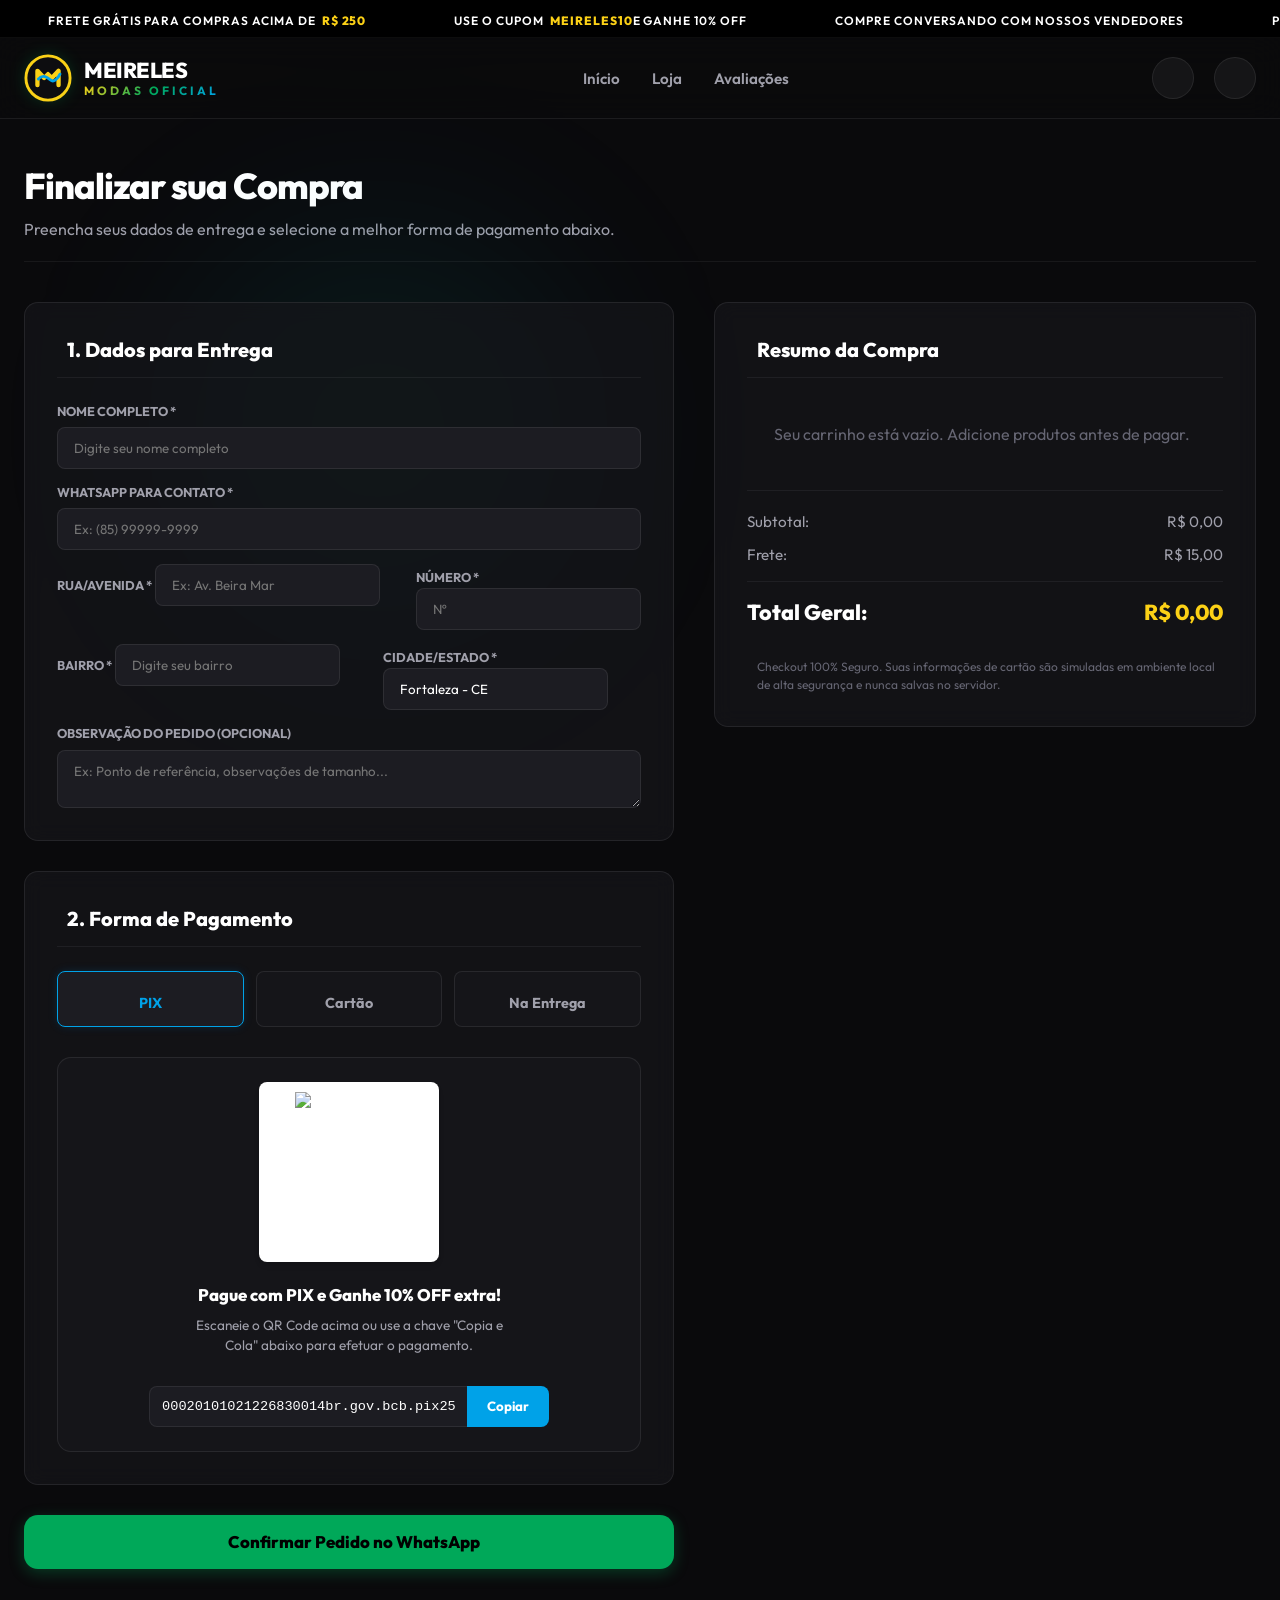
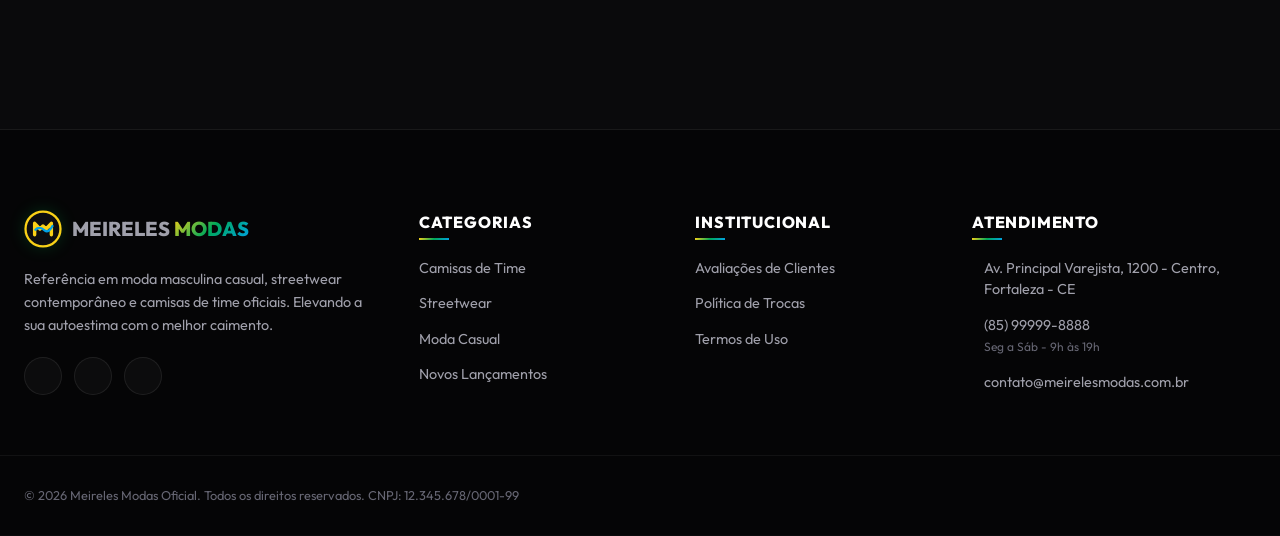
==== checkout.html @ 30c7dc56 "fiz o basico" ====
<!DOCTYPE html>
<html lang="pt-BR" data-theme="dark">
<head>
  <meta charset="UTF-8">
  <meta name="viewport" content="width=device-width, initial-scale=1.0">
  <title>Finalizar Compra | Meireles Modas</title>
  
  <link href="https://cdn.jsdelivr.net/npm/remixicon@4.2.0/fonts/remixicon.css" rel="stylesheet">
  <link rel="stylesheet" href="index.css?v=2.0">
</head>
<body>

  <!-- ==========================================
       ANNOUNCEMENT BAR & TICKER
       ========================================== -->
  <div class="announcement-bar">
    <div class="ticker-wrap">
      <div class="ticker">
        <div class="ticker-item"><i class="ri-truck-line"></i> FRETE GRÁTIS PARA COMPRAS ACIMA DE <span>R$ 250</span></div>
        <div class="ticker-item"><i class="ri-coupon-3-line"></i> USE O CUPOM <span>MEIRELES10</span> E GANHE 10% OFF</div>
        <div class="ticker-item"><i class="ri-whatsapp-line"></i> COMPRE CONVERSANDO COM NOSSOS VENDEDORES</div>
        <div class="ticker-item"><i class="ri-shield-check-line"></i> PRODUTOS COM GARANTIA E QUALIDADE PREMIUM</div>
      </div>
    </div>
  </div>

  <!-- ==========================================
       HEADER & NAVBAR
       ========================================== -->
  <header id="main-header">
    <div class="container navbar">
      <!-- Logo da Marca -->
      <a href="index.html" class="logo-container" id="brand-logo" aria-label="Meireles Modas Home">
        <svg class="logo-icon" viewBox="0 0 100 100" fill="none" xmlns="http://www.w3.org/2000/svg">
          <circle cx="50" cy="50" r="46" stroke="url(#logo-border-grad)" stroke-width="6" fill="#0D0D10" />
          <path d="M28 65V35L42 50L50 42L58 50L72 35V65" stroke="url(#m-grad)" stroke-width="9" stroke-linecap="round" stroke-linejoin="round" />
          <path d="M30 52C40 42 48 48 55 54C62 60 70 52 75 42" stroke="#00A2E8" stroke-width="6" stroke-linecap="round" fill="none" />
          <defs>
            <linearGradient id="logo-border-grad" x1="0" y1="0" x2="100" y2="100">
              <stop offset="0%" stop-color="#FCD116" />
              <stop offset="50%" stop-color="#00A859" />
              <stop offset="100%" stop-color="#00A2E8" />
            </linearGradient>
            <linearGradient id="m-grad" x1="0" y1="0" x2="100" y2="100">
              <stop offset="0%" stop-color="#FCD116" />
              <stop offset="100%" stop-color="#00A859" />
            </linearGradient>
          </defs>
        </svg>
        <div class="logo-text">
          <span class="brand-title">Meireles</span>
          <span class="brand-accent">Modas Oficial</span>
        </div>
      </a>

      <!-- Menu de Navegação -->
      <nav id="nav-navigation">
        <ul class="nav-links">
          <li><a href="index.html">Início</a></li>
          <li><a href="loja.html">Loja</a></li>
          <li><a href="index.html#testimonials">Avaliações</a></li>
        </ul>
      </nav>

      <!-- Ações do Header (Tema e Carrinho) -->
      <div class="nav-actions">
        <button id="theme-toggle" class="nav-btn" aria-label="Alternar Tema Claro/Escuro">
          <i class="ri-sun-line" id="theme-icon"></i>
        </button>
        
        <button id="cart-toggle" class="nav-btn" aria-label="Abrir Carrinho de Compras">
          <i class="ri-shopping-bag-line"></i>
          <span id="cart-badge-count" class="cart-count">0</span>
        </button>
      </div>
    </div>
  </header>

  <!-- Elemento Decorativo de Brilho de Fundo -->
  <div class="glow-bg" style="top: 20%; left: 10%;"></div>

  <!-- ==========================================
       MAIN CONTENT (PÁGINA DE CHECKOUT)
       ========================================== -->
  <main class="container" style="padding-top: 40px; padding-bottom: 80px;">
    
    <div style="border-bottom:1px solid rgba(255,255,255,0.06); padding-bottom:20px; margin-bottom: 30px;">
      <h1 style="font-size: 2.25rem; font-weight: 800; letter-spacing: -0.03em;"><i class="ri-wallet-3-line" style="color:var(--brand-blue);"></i> Finalizar sua Compra</h1>
      <p style="color:var(--text-secondary); margin-top: 4px;">Preencha seus dados de entrega e selecione a melhor forma de pagamento abaixo.</p>
    </div>

    <div class="checkout-layout">
      
      <!-- Lado Esquerdo: Formulário de Cadastro e Escolha de Pagamento -->
      <section style="display:flex; flex-direction:column; gap:30px;">
        
        <form id="checkout-main-form">
          
          <!-- Seção de Dados de Envio -->
          <div class="checkout-box" style="margin-bottom:30px;">
            <h2 class="checkout-box-title"><i class="ri-map-pin-user-line"></i> 1. Dados para Entrega</h2>
            
            <div class="delivery-form">
              <div class="form-group">
                <label class="form-label" for="ch-nome">Nome Completo *</label>
                <input type="text" id="ch-nome" required placeholder="Digite seu nome completo">
              </div>
              <div class="form-group">
                <label class="form-label" for="ch-phone">WhatsApp para Contato *</label>
                <input type="tel" id="ch-phone" required placeholder="Ex: (85) 99999-9999">
              </div>
              <div class="form-group" style="display: grid; grid-template-columns: 2.5fr 1fr; gap: 16px;">
                <div>
                  <label class="form-label" for="ch-rua">Rua/Avenida *</label>
                  <input type="text" id="ch-rua" required placeholder="Ex: Av. Beira Mar">
                </div>
                <div>
                  <label class="form-label" for="ch-numero">Número *</label>
                  <input type="text" id="ch-numero" required placeholder="Nº">
                </div>
              </div>
              <div class="form-group" style="display: grid; grid-template-columns: 1.2fr 1fr; gap: 16px;">
                <div>
                  <label class="form-label" for="ch-bairro">Bairro *</label>
                  <input type="text" id="ch-bairro" required placeholder="Digite seu bairro">
                </div>
                <div>
                  <label class="form-label" for="ch-cidade">Cidade/Estado *</label>
                  <input type="text" id="ch-cidade" required value="Fortaleza - CE">
                </div>
              </div>
              <div class="form-group">
                <label class="form-label" for="ch-obs">Observação do Pedido (Opcional)</label>
                <textarea id="ch-obs" rows="2" placeholder="Ex: Ponto de referência, observações de tamanho..."></textarea>
              </div>
            </div>
          </div>

          <!-- Seção de Pagamento Interativo -->
          <div class="checkout-box">
            <h2 class="checkout-box-title"><i class="ri-secure-payment-line"></i> 2. Forma de Pagamento</h2>
            
            <!-- Abas do Seletor de Pagamento -->
            <div class="payment-tabs">
              <button type="button" class="payment-tab-btn active" data-method="pix">
                <i class="ri-pix-fill"></i> PIX
              </button>
              <button type="button" class="payment-tab-btn" data-method="card">
                <i class="ri-bank-card-line"></i> Cartão
              </button>
              <button type="button" class="payment-tab-btn" data-method="cash">
                <i class="ri-money-dollar-circle-line"></i> Na Entrega
              </button>
            </div>

            <!-- Painel PIX -->
            <div class="payment-panel active" id="pix-panel">
              <div class="pix-panel-content">
                <div class="pix-qr-mock">
                  <!-- QR Code Mockup -->
                  <img src="https://api.qrserver.com/v1/create-qr-code/?size=180x180&data=meireles-modas-pix-copia-e-cola-chave-ficticia-de-teste" alt="QR Code PIX">
                </div>
                <h3 style="font-size:1.05rem; font-weight:800; margin-bottom:8px;">Pague com PIX e Ganhe 10% OFF extra!</h3>
                <p style="font-size:0.85rem; color:var(--text-secondary); max-width:320px; margin-bottom:16px;">
                  Escaneie o QR Code acima ou use a chave "Copia e Cola" abaixo para efetuar o pagamento.
                </p>
                <div class="pix-key-box">
                  <input type="text" id="pix-key-val" class="pix-key-input" value="00020101021226830014br.gov.bcb.pix2561meirelesmodasoficialpix" readonly>
                  <button type="button" class="btn-copy" id="btn-copy-pix"><i class="ri-file-copy-line"></i> Copiar</button>
                </div>
              </div>
            </div>

            <!-- Painel Cartão de Crédito com Flipping 3D -->
            <div class="payment-panel" id="card-panel">
              
              <!-- Cartão Gráfico 3D -->
              <div class="card-3d-wrapper">
                <div class="credit-card-3d" id="credit-card-3d">
                  
                  <!-- Frente do Cartão -->
                  <div class="card-front">
                    <div class="card-row-top">
                      <div class="card-chip"></div>
                      <div class="card-brand-logo">MEIRELES</div>
                    </div>
                    <div class="card-number-display" id="card-display-number">•••• •••• •••• ••••</div>
                    <div class="card-holder-row">
                      <div>
                        <div class="card-label">Titular</div>
                        <div class="card-val" id="card-display-name">NOME DO TITULAR</div>
                      </div>
                      <div style="text-align: right;">
                        <div class="card-label">Validade</div>
                        <div class="card-val" id="card-display-expiry">MM/AA</div>
                      </div>
                    </div>
                  </div>

                  <!-- Verso do Cartão -->
                  <div class="card-back">
                    <div class="card-black-strip"></div>
                    <div class="card-signature-strip">
                      <div id="card-display-cvv">•••</div>
                    </div>
                    <div style="text-align: right; padding-right:12px;">
                      <div class="card-label" style="font-size:0.55rem;">CÓDIGO SEGURANÇA</div>
                      <div class="card-val" style="font-size:0.8rem; font-weight:700;">CVV</div>
                    </div>
                  </div>

                </div>
              </div>

              <!-- Inputs do Cartão -->
              <div class="delivery-form">
                <div class="form-group">
                  <label class="form-label" for="card-num-input">Número do Cartão *</label>
                  <input type="text" id="card-num-input" placeholder="0000 0000 0000 0000" maxlength="19">
                </div>
                <div class="form-group">
                  <label class="form-label" for="card-name-input">Nome Impresso no Cartão *</label>
                  <input type="text" id="card-name-input" placeholder="Ex: GABRIEL M SANTOS">
                </div>
                <div class="form-group" style="display: grid; grid-template-columns: 1fr 1fr; gap: 16px;">
                  <div>
                    <label class="form-label" for="card-expiry-input">Validade (MM/AA) *</label>
                    <input type="text" id="card-expiry-input" placeholder="MM/AA" maxlength="5">
                  </div>
                  <div>
                    <label class="form-label" for="card-cvv-input">Código CVV *</label>
                    <input type="password" id="card-cvv-input" placeholder="123" maxlength="4">
                  </div>
                </div>
              </div>
            </div>

            <!-- Painel Dinheiro / Máquina na Entrega -->
            <div class="payment-panel" id="cash-panel">
              <div class="pix-panel-content" style="padding: 30px 20px;">
                <i class="ri-hand-coin-line" style="font-size:3rem; color:var(--brand-yellow); margin-bottom:16px;"></i>
                <h3 style="font-size:1.15rem; font-weight:800; margin-bottom:8px;">Pagamento na Entrega</h3>
                <p style="font-size:0.9rem; color:var(--text-secondary); max-width:320px; line-height:1.6;">
                  Pague no ato da entrega. O entregador levará a máquina de cartão física ou troco para dinheiro, conforme indicado por você na observação.
                </p>
              </div>
            </div>

          </div>

          <!-- Botão para Submissão do Form e Fechamento no WhatsApp -->
          <button type="submit" class="btn-checkout" style="margin-top: 30px; width:100%; height:54px; font-size:1.05rem; cursor:pointer;" aria-label="Confirmar e Finalizar Pedido no WhatsApp">
            <i class="ri-whatsapp-line"></i> Confirmar Pedido no WhatsApp
          </button>

        </form>

      </section>

      <!-- Lado Direito: Resumo de Produtos e Totais -->
      <aside class="checkout-box" style="height: fit-content;">
        <h2 class="checkout-box-title"><i class="ri-shopping-bag-3-line"></i> Resumo da Compra</h2>
        
        <!-- Itens do Carrinho de Checkout -->
        <div id="checkout-summary-items" style="max-height: 380px; overflow-y: auto; margin-bottom: 24px; padding-right:6px;">
          <!-- Injetado dinamicamente via script.js -->
        </div>

        <!-- Totais de Pagamento -->
        <div style="border-top:1px solid rgba(255,255,255,0.06); padding-top:20px;">
          <div style="display:flex; justify-content:space-between; margin-bottom:10px; font-size:0.95rem; color:var(--text-secondary);">
            <span>Subtotal:</span>
            <span id="checkout-subtotal">R$ 0,00</span>
          </div>
          <div style="display:flex; justify-content:space-between; margin-bottom:14px; font-size:0.95rem; color:var(--text-secondary);">
            <span>Frete:</span>
            <span id="checkout-shipping">R$ 15,00</span>
          </div>
          <div style="display:flex; justify-content:space-between; border-top:1px solid rgba(255,255,255,0.06); padding-top:14px; font-size:1.35rem; font-weight:800;">
            <span>Total Geral:</span>
            <span id="checkout-total" style="color:var(--brand-yellow);">R$ 0,00</span>
          </div>
        </div>

        <!-- Aviso de Segurança -->
        <div style="display:flex; align-items:center; gap:10px; margin-top:30px; color:var(--text-muted); font-size:0.75rem;">
          <i class="ri-lock-line" style="font-size:1.2rem; color:var(--brand-green);"></i>
          <span>Checkout 100% Seguro. Suas informações de cartão são simuladas em ambiente local de alta segurança e nunca salvas no servidor.</span>
        </div>
      </aside>

    </div>

  </main>

  <!-- ==========================================
       FOOTER
       ========================================== -->
  <footer id="main-footer">
    <div class="container footer-grid">
      <div class="footer-col-about">
        <a href="index.html" class="footer-logo">
          <svg class="logo-icon" viewBox="0 0 100 100" fill="none" xmlns="http://www.w3.org/2000/svg" style="width: 38px; height: 38px;">
            <circle cx="50" cy="50" r="46" stroke="url(#footer-logo-border)" stroke-width="6" fill="#0D0D10" />
            <path d="M28 65V35L42 50L50 42L58 50L72 35V65" stroke="url(#footer-m-grad)" stroke-width="9" stroke-linecap="round" stroke-linejoin="round" />
            <path d="M30 52C40 42 48 48 55 54C62 60 70 52 75 42" stroke="#00A2E8" stroke-width="6" stroke-linecap="round" fill="none" />
            <defs>
              <linearGradient id="footer-logo-border" x1="0" y1="0" x2="100" y2="100">
                <stop offset="0%" stop-color="#FCD116" />
                <stop offset="50%" stop-color="#00A859" />
                <stop offset="100%" stop-color="#00A2E8" />
              </linearGradient>
              <linearGradient id="footer-m-grad" x1="0" y1="0" x2="100" y2="100">
                <stop offset="0%" stop-color="#FCD116" />
                <stop offset="100%" stop-color="#00A859" />
              </linearGradient>
            </defs>
          </svg>
          <div class="footer-logo-text">Meireles <span>Modas</span></div>
        </a>
        <p class="footer-desc">
          Referência em moda masculina casual, streetwear contemporâneo e camisas de time oficiais. Elevando a sua autoestima com o melhor caimento.
        </p>
        <div class="social-links">
          <a href="https://instagram.com" target="_blank" class="social-btn" aria-label="Siga no Instagram"><i class="ri-instagram-line"></i></a>
          <a href="#" class="social-btn" aria-label="Fale Conosco no WhatsApp"><i class="ri-whatsapp-line"></i></a>
          <a href="#" class="social-btn" aria-label="Curta no Facebook"><i class="ri-facebook-circle-line"></i></a>
        </div>
      </div>

      <div>
        <h3 class="footer-col-title">Categorias</h3>
        <ul class="footer-links">
          <li><a href="loja.html?cat=times">Camisas de Time</a></li>
          <li><a href="loja.html?cat=streetwear">Streetwear</a></li>
          <li><a href="loja.html?cat=moda">Moda Casual</a></li>
          <li><a href="loja.html">Novos Lançamentos</a></li>
        </ul>
      </div>

      <div>
        <h3 class="footer-col-title">Institucional</h3>
        <ul class="footer-links">
          <li><a href="index.html#testimonials">Avaliações de Clientes</a></li>
          <li><a href="#">Política de Trocas</a></li>
          <li><a href="#">Termos de Uso</a></li>
        </ul>
      </div>

      <div>
        <h3 class="footer-col-title">Atendimento</h3>
        <div class="footer-contact-info">
          <div class="contact-info-item">
            <i class="ri-map-pin-2-line"></i>
            <p>Av. Principal Varejista, 1200 - Centro, Fortaleza - CE</p>
          </div>
          <div class="contact-info-item">
            <i class="ri-whatsapp-line"></i>
            <p>(85) 99999-8888<br><span style="font-size: 0.75rem; color: var(--text-muted);">Seg a Sáb - 9h às 19h</span></p>
          </div>
          <div class="contact-info-item">
            <i class="ri-mail-line"></i>
            <p>contato@meirelesmodas.com.br</p>
          </div>
        </div>
      </div>
    </div>

    <div class="container footer-bottom">
      <p>&copy; 2026 Meireles Modas Oficial. Todos os direitos reservados. CNPJ: 12.345.678/0001-99</p>
      <div class="payment-methods">
        <i class="ri-pix-fill" title="PIX"></i>
        <i class="ri-visa-line" title="Visa"></i>
        <i class="ri-mastercard-line" title="Mastercard"></i>
        <i class="ri-bank-card-line" title="Cartão"></i>
      </div>
    </div>
  </footer>

  <!-- ==========================================
       SHOPPING CART DRAWER (GAVETA DO CARRINHO)
       ========================================== -->
  <div class="cart-drawer-overlay" id="cart-overlay"></div>
  <div class="cart-drawer" id="cart-drawer" role="dialog" aria-modal="true" aria-labelledby="cart-title">
    <div class="cart-header">
      <h3 class="cart-header-title" id="cart-title"><i class="ri-shopping-cart-line"></i> Seu Carrinho</h3>
      <button class="btn-close-cart" id="close-cart" aria-label="Fechar Carrinho"><i class="ri-close-line"></i></button>
    </div>
    
    <div class="cart-body">
      <div class="cart-empty-msg" id="cart-empty">
        <i class="ri-shopping-bag-3-line cart-empty-icon"></i>
        <h4 style="font-size: 1.15rem; font-weight: 700; color: var(--text-primary);">Seu carrinho está vazio</h4>
        <p style="font-size: 0.85rem; max-width: 250px;">Adicione produtos de nosso catálogo e garanta frete grátis!</p>
        <button class="btn-secondary" onclick="closeCart()" style="margin-top: 10px; width: 100%;">Continuar Navegando</button>
      </div>

      <div class="cart-items-list" id="cart-items-list">
        <!-- Inseridos dinamicamente via script.js -->
      </div>
    </div>

    <div class="cart-footer">
      <div class="cart-totals">
        <div class="cart-total-row">
          <span>Subtotal</span>
          <span id="subtotal-value">R$ 0,00</span>
        </div>
        <div class="cart-total-row">
          <span>Frete</span>
          <span id="shipping-value">R$ 15,00</span>
        </div>
        <div class="cart-total-row grand-total">
          <span>Total Geral</span>
          <span id="total-value">R$ 0,00</span>
        </div>
      </div>
      
      <a href="checkout.html" class="btn-checkout" id="btn-checkout" style="text-align:center; display:flex; justify-content:center; align-items:center;">
        <i class="ri-wallet-3-line"></i> Ir para o Pagamento
      </a>
    </div>
  </div>

  <script src="products.js"></script>
  <script src="script.js"></script>
</body>
</html>
---- index.css ----
@import url('https://fonts.googleapis.com/css2?family=Outfit:wght@300;400;500;600;700;800&display=swap');

/* ==========================================
   DESIGN SYSTEM & VARIABLES
   ========================================== */
:root {
  /* Colors inspired by the logo (Default Dark Mode) */
  --bg-dark: #0A0A0C;
  --bg-card: rgba(22, 22, 26, 0.7);
  --bg-input: #1C1C22;
  --text-primary: #FFFFFF;
  --text-secondary: #A0A0AB;
  --text-muted: #666673;
  --bg-header: rgba(10, 10, 12, 0.8);
  --bg-drawer: #0A0A0C;
  --bg-modal: #0A0A0C;
  --bg-footer: #050506;
  
  /* Brand colors */
  --brand-yellow: #FCD116;
  --brand-green: #00A859;
  --brand-blue: #00A2E8;
  
  /* Color Gradients */
  --gradient-logo: linear-gradient(135deg, var(--brand-yellow) 0%, var(--brand-green) 50%, var(--brand-blue) 100%);
  --gradient-dark: linear-gradient(180deg, #121216 0%, #0A0A0C 100%);
  --gradient-glow: radial-gradient(circle, rgba(0, 168, 89, 0.15) 0%, rgba(0, 162, 232, 0.05) 50%, rgba(0,0,0,0) 100%);
  
  /* Borders and Shadow */
  --border-glow: 1px solid rgba(255, 255, 255, 0.08);
  --border-focus: 1px solid rgba(0, 162, 232, 0.5);
  --shadow-sm: 0 4px 6px -1px rgba(0, 0, 0, 0.1), 0 2px 4px -1px rgba(0, 0, 0, 0.06);
  --shadow-lg: 0 10px 30px -10px rgba(0, 0, 0, 0.7);
  --shadow-neon-yellow: 0 0 15px rgba(252, 209, 22, 0.3);
  --shadow-neon-blue: 0 0 15px rgba(0, 162, 232, 0.3);
  
  /* Border Radius */
  --radius-sm: 8px;
  --radius-md: 14px;
  --radius-lg: 24px;
  --radius-full: 9999px;
  
  /* Transitions */
  --transition-fast: 0.2s cubic-bezier(0.4, 0, 0.2, 1);
  --transition-normal: 0.3s cubic-bezier(0.4, 0, 0.2, 1);
  --transition-slow: 0.5s cubic-bezier(0.4, 0, 0.2, 1);
}

/* Light Theme Variables */
[data-theme="light"] {
  --bg-dark: #F4F4F6;
  --bg-card: rgba(255, 255, 255, 0.85);
  --bg-input: #FFFFFF;
  --text-primary: #0F0F12;
  --text-secondary: #52525B;
  --text-muted: #8E8E93;
  --bg-header: rgba(255, 255, 255, 0.8);
  --bg-drawer: #FFFFFF;
  --bg-modal: #FFFFFF;
  --bg-footer: #E4E4E7;
  
  --gradient-dark: linear-gradient(180deg, #FFFFFF 0%, #F4F4F6 100%);
  --gradient-glow: radial-gradient(circle, rgba(0, 168, 89, 0.06) 0%, rgba(0, 162, 232, 0.02) 50%, rgba(0,0,0,0) 100%);
  
  --border-glow: 1px solid rgba(15, 15, 18, 0.08);
  --shadow-sm: 0 4px 6px -1px rgba(0, 0, 0, 0.05), 0 2px 4px -1px rgba(0, 0, 0, 0.02);
  --shadow-lg: 0 10px 30px -10px rgba(0, 0, 0, 0.12);
}

/* ==========================================
   RESET & GLOBAL BASE STYLES
   ========================================== */
*, *::before, *::after {
  box-sizing: border-box;
  margin: 0;
  padding: 0;
}

html {
  scroll-behavior: smooth;
  font-size: 16px;
  overflow-x: hidden !important;
  width: 100% !important;
}

body {
  font-family: 'Outfit', sans-serif;
  background-color: var(--bg-dark);
  color: var(--text-primary);
  line-height: 1.5;
  overflow-x: hidden !important;
  width: 100% !important;
}

/* Custom Scrollbar */
::-webkit-scrollbar {
  width: 8px;
}

::-webkit-scrollbar-track {
  background: var(--bg-dark);
}

::-webkit-scrollbar-thumb {
  background: rgba(255, 255, 255, 0.1);
  border-radius: var(--radius-full);
}

::-webkit-scrollbar-thumb:hover {
  background: var(--brand-blue);
}

a {
  color: inherit;
  text-decoration: none;
  transition: var(--transition-fast);
}

button {
  font-family: inherit;
  background: none;
  border: none;
  cursor: pointer;
  color: inherit;
  transition: var(--transition-fast);
}

input, select, textarea {
  font-family: inherit;
  background: var(--bg-input);
  border: var(--border-glow);
  color: var(--text-primary);
  border-radius: var(--radius-sm);
  padding: 12px 16px;
  outline: none;
  transition: var(--transition-fast);
}

input:focus, select:focus, textarea:focus {
  border: var(--border-focus);
  box-shadow: 0 0 10px rgba(0, 162, 232, 0.2);
}

.container {
  max-width: 1280px;
  margin: 0 auto;
  padding: 0 24px;
}

.glow-bg {
  position: absolute;
  width: 500px;
  height: 500px;
  background: var(--gradient-glow);
  pointer-events: none;
  z-index: 0;
  border-radius: 50%;
  filter: blur(80px);
}

/* ==========================================
   ANNOUNCEMENT BAR & TICKER
   ========================================== */
.announcement-bar {
  background: #000;
  border-bottom: 1px solid rgba(255, 255, 255, 0.05);
  font-size: 0.75rem;
  font-weight: 600;
  letter-spacing: 0.08em;
  text-transform: uppercase;
  overflow: hidden;
  height: 38px;
  display: flex;
  align-items: center;
  position: relative;
  z-index: 100;
}

.ticker-wrap {
  width: 100%;
  overflow: hidden;
}

.ticker {
  display: inline-flex;
  white-space: nowrap;
  animation: ticker-anim 25s linear infinite;
}

.ticker-item {
  display: inline-flex;
  align-items: center;
  padding: 0 40px;
  color: var(--text-primary);
}

.ticker-item span {
  color: var(--brand-yellow);
  margin-left: 6px;
  font-weight: 800;
}

.ticker-item i {
  margin-right: 8px;
  color: var(--brand-green);
}

@keyframes ticker-anim {
  0% { transform: translate3d(0, 0, 0); }
  100% { transform: translate3d(-50%, 0, 0); }
}

/* ==========================================
   HEADER & NAVBAR
   ========================================== */
header {
  position: sticky;
  top: 0;
  background: var(--bg-header);
  backdrop-filter: blur(16px);
  -webkit-backdrop-filter: blur(16px);
  border-bottom: var(--border-glow);
  z-index: 90;
  transition: var(--transition-normal);
}

.navbar {
  display: flex;
  justify-content: space-between;
  align-items: center;
  height: 80px;
}

/* SVG Logo */
.logo-container {
  display: flex;
  align-items: center;
  gap: 12px;
}

.logo-icon {
  width: 48px;
  height: 48px;
  filter: drop-shadow(0 0 8px rgba(0, 252, 100, 0.15));
}

.logo-text {
  font-size: 1.35rem;
  font-weight: 800;
  letter-spacing: -0.02em;
  text-transform: uppercase;
  display: flex;
  flex-direction: column;
  line-height: 1.1;
}

.logo-text span.brand-title {
  color: var(--text-primary);
}

.logo-text span.brand-accent {
  background: var(--gradient-logo);
  -webkit-background-clip: text;
  -webkit-text-fill-color: transparent;
  font-size: 0.75rem;
  font-weight: 700;
  letter-spacing: 0.25em;
  margin-top: 2px;
}

.nav-links {
  display: flex;
  list-style: none;
  gap: 32px;
}

.nav-links a {
  font-size: 0.95rem;
  font-weight: 600;
  color: var(--text-secondary);
  position: relative;
  padding: 8px 0;
}

.nav-links a::after {
  content: '';
  position: absolute;
  bottom: 0;
  left: 0;
  width: 0;
  height: 2px;
  background: var(--gradient-logo);
  border-radius: var(--radius-full);
  transition: var(--transition-normal);
}

.nav-links a:hover,
.nav-links a.active {
  color: var(--text-primary);
}

.nav-links a:hover::after,
.nav-links a.active::after {
  width: 100%;
}

.nav-actions {
  display: flex;
  align-items: center;
  gap: 20px;
}

.search-box {
  position: relative;
  display: flex;
  align-items: center;
}

.search-input {
  width: 200px;
  padding: 8px 16px 8px 36px;
  font-size: 0.85rem;
  background: rgba(255, 255, 255, 0.05);
  border-radius: var(--radius-full);
  transition: var(--transition-normal);
}

.search-input:focus {
  width: 280px;
  background: rgba(255, 255, 255, 0.08);
}

.search-icon {
  position: absolute;
  left: 14px;
  color: var(--text-muted);
  font-size: 0.9rem;
  pointer-events: none;
}

.nav-btn {
  position: relative;
  width: 42px;
  height: 42px;
  display: flex;
  align-items: center;
  justify-content: center;
  background: rgba(255, 255, 255, 0.05);
  border-radius: 50%;
  border: var(--border-glow);
}

.nav-btn:hover {
  background: rgba(255, 255, 255, 0.1);
  color: var(--brand-blue);
  transform: translateY(-2px);
}

.cart-count {
  position: absolute;
  top: -4px;
  right: -4px;
  background: var(--brand-yellow);
  color: #000000;
  font-size: 0.7rem;
  font-weight: 800;
  width: 18px;
  height: 18px;
  border-radius: 50%;
  display: flex;
  align-items: center;
  justify-content: center;
  box-shadow: 0 0 10px rgba(252, 209, 22, 0.4);
  animation: pop-badge 0.3s cubic-bezier(0.175, 0.885, 0.32, 1.275) forwards;
}

@keyframes pop-badge {
  0% { transform: scale(0); }
  100% { transform: scale(1); }
}

.mobile-menu-toggle {
  display: none;
}

/* ==========================================
   HERO BANNER SECTION
   ========================================== */
.hero-section {
  position: relative;
  padding: 40px 0 60px 0;
  overflow: hidden;
}

.hero-banner {
  position: relative;
  height: 520px;
  border-radius: var(--radius-lg);
  overflow: hidden;
  background-size: cover;
  background-position: center;
  display: flex;
  align-items: center;
  box-shadow: var(--shadow-lg);
}

.hero-banner::after {
  content: '';
  position: absolute;
  top: 0;
  left: 0;
  width: 100%;
  height: 100%;
  background: linear-gradient(90deg, rgba(10, 10, 12, 0.9) 0%, rgba(10, 10, 12, 0.7) 40%, rgba(10, 10, 12, 0) 100%);
  z-index: 1;
}

.hero-content {
  position: relative;
  z-index: 2;
  max-width: 580px;
  padding: 48px;
}

.hero-tag {
  display: inline-flex;
  align-items: center;
  gap: 8px;
  background: rgba(0, 168, 89, 0.15);
  border: 1px solid rgba(0, 168, 89, 0.3);
  color: var(--brand-green);
  font-size: 0.75rem;
  font-weight: 800;
  letter-spacing: 0.1em;
  text-transform: uppercase;
  padding: 6px 14px;
  border-radius: var(--radius-full);
  margin-bottom: 24px;
}

.hero-tag i {
  color: var(--brand-yellow);
}

.hero-title {
  font-size: 3.5rem;
  font-weight: 800;
  line-height: 1.1;
  letter-spacing: -0.03em;
  margin-bottom: 20px;
  color: #FFFFFF;
}

.hero-title span.highlight-grad {
  background: var(--gradient-logo);
  -webkit-background-clip: text;
  -webkit-text-fill-color: transparent;
}

.hero-desc {
  font-size: 1.05rem;
  color: rgba(255, 255, 255, 0.8);
  margin-bottom: 36px;
  max-width: 480px;
}

.hero-buttons {
  display: flex;
  gap: 16px;
  flex-wrap: wrap;
}

.btn-primary {
  background: var(--gradient-logo);
  color: #000000;
  font-weight: 700;
  font-size: 0.95rem;
  padding: 16px 32px;
  border-radius: var(--radius-md);
  box-shadow: 0 4px 15px rgba(252, 209, 22, 0.3);
  display: inline-flex;
  align-items: center;
  gap: 8px;
}

.btn-primary:hover {
  transform: translateY(-3px);
  box-shadow: 0 6px 20px rgba(0, 162, 232, 0.4);
  color: #FFFFFF;
}

.btn-secondary {
  background: rgba(255, 255, 255, 0.05);
  color: var(--text-primary);
  border: var(--border-glow);
  font-weight: 600;
  font-size: 0.95rem;
  padding: 16px 32px;
  border-radius: var(--radius-md);
  display: inline-flex;
  align-items: center;
  gap: 8px;
}

.btn-secondary:hover {
  background: rgba(255, 255, 255, 0.1);
  transform: translateY(-3px);
}

/* ==========================================
   BENEFITS BAR
   ========================================== */
.benefits-bar {
  overflow: hidden;
  position: relative;
  background: var(--bg-card);
  border-top: var(--border-glow);
  border-bottom: var(--border-glow);
  backdrop-filter: blur(10px);
  padding: 24px 0;
  margin-bottom: 60px;
}

.benefits-grid {
  display: flex;
  flex-direction: row;
  flex-wrap: nowrap;
  gap: 48px;
  width: max-content;
  animation: marquee-benefits 30s linear infinite;
  padding: 0;
  margin: 0;
  max-width: none;
}

.benefit-card {
  display: flex;
  align-items: center;
  gap: 16px;
  flex-shrink: 0;
  width: 280px;
}

.benefit-icon {
  width: 52px;
  height: 52px;
  background: rgba(255, 255, 255, 0.03);
  border-radius: 50%;
  display: flex;
  align-items: center;
  justify-content: center;
  font-size: 1.35rem;
  color: var(--brand-blue);
  border: var(--border-glow);
  flex-shrink: 0;
  position: relative;
  overflow: hidden;
}

.benefit-icon::after {
  content: '';
  position: absolute;
  width: 100%;
  height: 100%;
  background: linear-gradient(135deg, transparent, rgba(0, 162, 232, 0.1), transparent);
  top: 0;
  left: -100%;
  transition: 0.5s;
}

.benefit-card:hover .benefit-icon::after {
  left: 100%;
}

.benefit-card:hover .benefit-icon {
  color: var(--brand-yellow);
  border-color: rgba(252, 209, 22, 0.3);
  transform: scale(1.05);
}

.benefit-title {
  font-size: 0.95rem;
  font-weight: 700;
  margin-bottom: 2px;
}

.benefit-desc {
  font-size: 0.8rem;
  color: var(--text-secondary);
}

/* ==========================================
   CATEGORIES GRID
   ========================================== */
.section-header {
  margin-bottom: 36px;
  position: relative;
  display: flex;
  justify-content: space-between;
  align-items: flex-end;
}

.section-title-wrap {
  display: flex;
  flex-direction: column;
  gap: 6px;
}

.section-tag {
  color: var(--brand-blue);
  font-size: 0.75rem;
  font-weight: 800;
  text-transform: uppercase;
  letter-spacing: 0.15em;
}

.section-title {
  font-size: 2rem;
  font-weight: 800;
  letter-spacing: -0.02em;
}

.categories-grid {
  display: grid;
  grid-template-columns: 2fr 1fr 1fr;
  gap: 20px;
  margin-bottom: 80px;
}

.category-card {
  position: relative;
  height: 280px;
  border-radius: var(--radius-md);
  overflow: hidden;
  box-shadow: var(--shadow-sm);
}

.category-card::after {
  content: '';
  position: absolute;
  top: 0;
  left: 0;
  width: 100%;
  height: 100%;
  background: linear-gradient(0deg, rgba(10, 10, 12, 0.95) 0%, rgba(10, 10, 12, 0.4) 50%, rgba(10, 10, 12, 0.1) 100%);
  z-index: 1;
}

.category-img {
  width: 100%;
  height: 100%;
  object-fit: cover;
  transition: var(--transition-slow);
}

.category-info {
  position: absolute;
  bottom: 0;
  left: 0;
  width: 100%;
  padding: 24px;
  z-index: 2;
}

.category-name {
  font-size: 1.35rem;
  font-weight: 800;
  margin-bottom: 4px;
}

.category-count {
  font-size: 0.8rem;
  color: var(--brand-yellow);
  font-weight: 600;
  letter-spacing: 0.05em;
}

.category-card:hover .category-img {
  transform: scale(1.08);
}

.category-card:hover .category-name {
  color: var(--brand-blue);
}

.categories-grid .category-card:nth-child(1) {
  /* Span rows or columns for dynamic grid interest */
}

/* ==========================================
   PRODUCTS SECTION & FILTERS
   ========================================== */
.shop-section {
  position: relative;
  margin-bottom: 80px;
}

.filters-wrapper {
  display: flex;
  justify-content: center;
  margin-bottom: 40px;
  border-bottom: 1px solid rgba(255, 255, 255, 0.05);
  padding-bottom: 12px;
}

.filter-tabs {
  display: flex;
  list-style: none;
  gap: 12px;
  overflow-x: auto;
  padding-bottom: 4px;
  scrollbar-width: none; /* Firefox */
}

.filter-tabs::-webkit-scrollbar {
  display: none; /* Chrome */
}

.filter-btn {
  padding: 10px 24px;
  font-size: 0.9rem;
  font-weight: 700;
  color: var(--text-secondary);
  border-radius: var(--radius-full);
  background: rgba(255, 255, 255, 0.03);
  border: var(--border-glow);
  white-space: nowrap;
}

.filter-btn:hover {
  background: rgba(255, 255, 255, 0.06);
  color: var(--text-primary);
}

.filter-btn.active {
  background: #FFFFFF !important;
  color: #000000 !important;
  border-color: #FFFFFF !important;
  box-shadow: 0 4px 15px rgba(255, 255, 255, 0.15) !important;
}

.products-grid {
  display: grid;
  grid-template-columns: repeat(auto-fill, minmax(280px, 1fr));
  gap: 30px;
}

/* Product Card */
.product-card {
  background: var(--bg-card);
  border: var(--border-glow);
  border-radius: var(--radius-md);
  overflow: hidden;
  transition: var(--transition-normal);
  position: relative;
  display: flex;
  flex-direction: column;
  backdrop-filter: blur(10px);
}

.product-card:hover {
  transform: translateY(-8px);
  border-color: rgba(0, 162, 232, 0.25);
  box-shadow: 0 15px 30px rgba(0, 0, 0, 0.5), 0 0 20px rgba(0, 162, 232, 0.1);
}

.product-badge {
  position: absolute;
  top: 16px;
  left: 16px;
  background: var(--brand-yellow);
  color: #000000;
  font-size: 0.7rem;
  font-weight: 800;
  padding: 4px 10px;
  border-radius: var(--radius-full);
  z-index: 5;
  text-transform: uppercase;
  letter-spacing: 0.05em;
  box-shadow: var(--shadow-neon-yellow);
}

.product-badge.novidade {
  background: var(--brand-blue);
  color: #FFFFFF;
  box-shadow: var(--shadow-neon-blue);
}

.product-img-wrap {
  width: 100%;
  height: 320px;
  overflow: hidden;
  position: relative;
  background: #151518;
}

.product-img {
  width: 100%;
  height: 100%;
  object-fit: cover;
  transition: opacity 0.5s ease-in-out, transform 0.5s ease-in-out;
}

.product-img.img-front {
  position: relative;
  z-index: 2;
  opacity: 1;
}

.product-img.img-back {
  position: absolute;
  top: 0;
  left: 0;
  z-index: 1;
  opacity: 0;
}

.product-card:hover .product-img.img-front {
  opacity: 0;
}

.product-card:hover .product-img.img-back {
  opacity: 1;
  transform: scale(1.04);
}

.product-card:hover .product-img {
  transform: scale(1.06);
}

.product-overlay {
  position: absolute;
  top: 0;
  left: 0;
  width: 100%;
  height: 100%;
  background: rgba(10, 10, 12, 0.5);
  display: flex;
  align-items: center;
  justify-content: center;
  opacity: 0;
  transition: var(--transition-normal);
  z-index: 3;
}

.product-card:hover .product-overlay {
  opacity: 1;
}

.btn-quick-view {
  background: #FFFFFF;
  color: #000000;
  font-size: 0.85rem;
  font-weight: 700;
  padding: 12px 20px;
  border-radius: var(--radius-md);
  box-shadow: var(--shadow-sm);
  display: inline-flex;
  align-items: center;
  gap: 8px;
  transform: translateY(20px);
  transition: var(--transition-normal);
}

.btn-quick-view:hover {
  background: var(--brand-blue);
  color: #FFFFFF;
  transform: scale(1.05) translateY(0);
}

.product-card:hover .btn-quick-view {
  transform: translateY(0);
}

.product-details {
  padding: 20px;
  display: flex;
  flex-direction: column;
  flex-grow: 1;
}

.product-cat {
  font-size: 0.75rem;
  font-weight: 600;
  color: var(--text-muted);
  text-transform: uppercase;
  margin-bottom: 6px;
  letter-spacing: 0.05em;
}

.product-title {
  font-size: 1.05rem;
  font-weight: 700;
  margin-bottom: 10px;
  color: var(--text-primary);
  line-height: 1.3;
}

.product-price-row {
  display: flex;
  justify-content: space-between;
  align-items: center;
  margin-top: auto;
  padding-top: 14px;
  border-top: 1px solid rgba(255, 255, 255, 0.04);
}

.price-box {
  display: flex;
  flex-direction: column;
}

.price-old {
  font-size: 0.8rem;
  color: var(--text-muted);
  text-decoration: line-through;
}

.price-current {
  font-size: 1.25rem;
  font-weight: 800;
  color: var(--brand-yellow);
}

.btn-add-fast {
  width: 40px;
  height: 40px;
  background: rgba(255, 255, 255, 0.05);
  border: var(--border-glow);
  color: var(--text-primary);
  border-radius: 50%;
  display: flex;
  align-items: center;
  justify-content: center;
  font-size: 1rem;
}

.btn-add-fast:hover {
  background: var(--brand-green);
  border-color: var(--brand-green);
  color: #000000;
  box-shadow: 0 0 10px rgba(0, 168, 89, 0.3);
  transform: rotate(90deg);
}

/* ==========================================
   SHOPPING CART DRAWER (SIDEBAR)
   ========================================== */
.cart-drawer-overlay {
  position: fixed;
  top: 0;
  left: 0;
  width: 100%;
  height: 100%;
  background: rgba(0, 0, 0, 0.7);
  backdrop-filter: blur(8px);
  -webkit-backdrop-filter: blur(8px);
  z-index: 150;
  opacity: 0;
  pointer-events: none;
  transition: var(--transition-normal);
  visibility: hidden;
}

.cart-drawer-overlay.open {
  opacity: 1;
  pointer-events: auto;
  visibility: visible;
}

.cart-drawer {
  position: fixed;
  top: 0;
  right: -450px;
  width: 450px;
  height: 100%;
  background: var(--bg-drawer);
  border-left: var(--border-glow);
  z-index: 160;
  box-shadow: var(--shadow-lg);
  display: flex;
  flex-direction: column;
  transition: right 0.4s cubic-bezier(0.16, 1, 0.3, 1), visibility 0.4s;
  visibility: hidden;
}

@media (max-width: 480px) {
  .cart-drawer {
    width: 100% !important;
    right: -100% !important;
    border-left: none !important;
  }
  .cart-drawer.open {
    right: 0 !important;
  }
}

.cart-drawer.open {
  right: 0;
  visibility: visible;
}

.cart-header {
  padding: 24px;
  border-bottom: 1px solid rgba(255, 255, 255, 0.06);
  display: flex;
  justify-content: space-between;
  align-items: center;
}

.cart-header-title {
  font-size: 1.25rem;
  font-weight: 800;
  display: flex;
  align-items: center;
  gap: 10px;
}

.cart-header-title i {
  color: var(--brand-blue);
}

.btn-close-cart {
  width: 36px;
  height: 36px;
  background: rgba(255, 255, 255, 0.05);
  border-radius: 50%;
  display: flex;
  align-items: center;
  justify-content: center;
  color: var(--text-secondary);
}

.btn-close-cart:hover {
  background: rgba(255, 255, 255, 0.1);
  color: var(--text-primary);
}

.cart-body {
  flex-grow: 1;
  overflow-y: auto;
  padding: 24px;
}

.cart-empty-msg {
  height: 100%;
  display: flex;
  flex-direction: column;
  align-items: center;
  justify-content: center;
  text-align: center;
  color: var(--text-secondary);
  gap: 16px;
}

.cart-empty-icon {
  font-size: 3.5rem;
  color: var(--text-muted);
}

.cart-items-list {
  display: flex;
  flex-direction: column;
  gap: 20px;
}

.cart-item {
  display: flex;
  gap: 16px;
  border-bottom: 1px solid rgba(255, 255, 255, 0.04);
  padding-bottom: 16px;
}

.cart-item-img-wrap {
  width: 70px;
  height: 85px;
  border-radius: var(--radius-sm);
  overflow: hidden;
  background: #1c1c22;
  flex-shrink: 0;
}

.cart-item-img {
  width: 100%;
  height: 100%;
  object-fit: cover;
}

.cart-item-info {
  flex-grow: 1;
}

.cart-item-title {
  font-size: 0.95rem;
  font-weight: 700;
  margin-bottom: 4px;
  line-height: 1.2;
}

.cart-item-meta {
  font-size: 0.8rem;
  color: var(--text-secondary);
  margin-bottom: 10px;
  display: flex;
  gap: 10px;
}

.cart-item-meta span span {
  color: var(--text-primary);
  font-weight: 600;
}

.cart-item-controls {
  display: flex;
  justify-content: space-between;
  align-items: center;
}

.qty-control {
  display: flex;
  align-items: center;
  background: var(--bg-input);
  border-radius: var(--radius-sm);
  border: var(--border-glow);
}

.qty-btn {
  width: 28px;
  height: 28px;
  display: flex;
  align-items: center;
  justify-content: center;
  font-size: 0.85rem;
  color: var(--text-secondary);
}

.qty-btn:hover {
  color: var(--text-primary);
}

.qty-num {
  width: 24px;
  text-align: center;
  font-size: 0.95rem;
  font-weight: 700;
  background: none !important;
  border: none !important;
  padding: 0 !important;
  box-shadow: none !important;
  color: var(--text-primary) !important;
}

.cart-item-price {
  font-size: 1.05rem;
  font-weight: 700;
  color: var(--brand-yellow);
}

.btn-remove-item {
  color: var(--text-muted);
  font-size: 0.9rem;
}

.btn-remove-item:hover {
  color: #ff4a4a;
}

/* Delivery Info Section inside Cart */
.cart-delivery-section {
  margin-top: 32px;
  border-top: 1px solid rgba(255, 255, 255, 0.08);
  padding-top: 24px;
}

.delivery-section-title {
  font-size: 1rem;
  font-weight: 800;
  margin-bottom: 16px;
  display: flex;
  align-items: center;
  gap: 8px;
  color: var(--brand-blue);
}

.delivery-form {
  display: flex;
  flex-direction: column;
  gap: 14px;
}

.form-group {
  display: flex;
  flex-direction: column;
  gap: 6px;
}

.form-label {
  font-size: 0.8rem;
  font-weight: 700;
  color: var(--text-secondary);
  text-transform: uppercase;
}

.cart-footer {
  padding: 24px;
  border-top: var(--border-glow);
  background: var(--bg-drawer);
}

.cart-totals {
  display: flex;
  flex-direction: column;
  gap: 10px;
  margin-bottom: 20px;
}

.cart-total-row {
  display: flex;
  justify-content: space-between;
  font-size: 0.95rem;
  color: var(--text-secondary);
}

.cart-total-row.grand-total {
  font-size: 1.35rem;
  font-weight: 800;
  color: var(--text-primary);
  border-top: 1px solid rgba(255, 255, 255, 0.06);
  padding-top: 12px;
  margin-top: 4px;
}

.cart-total-row.grand-total .total-price {
  color: var(--brand-yellow);
}

.btn-checkout {
  width: 100%;
  background: var(--brand-green);
  color: #000000;
  font-weight: 800;
  font-size: 1rem;
  padding: 16px 24px;
  border-radius: var(--radius-md);
  display: flex;
  align-items: center;
  justify-content: center;
  gap: 10px;
  box-shadow: 0 4px 15px rgba(0, 168, 89, 0.3);
}

.btn-checkout:hover {
  transform: translateY(-2px);
  box-shadow: 0 6px 20px rgba(0, 168, 89, 0.45);
}

/* ==========================================
   PRODUCT DETAILS MODAL (QUICK VIEW)
   ========================================== */
.modal-overlay {
  position: fixed;
  top: 0;
  left: 0;
  width: 100%;
  height: 100%;
  background: rgba(0, 0, 0, 0.85);
  backdrop-filter: blur(10px);
  -webkit-backdrop-filter: blur(10px);
  z-index: 200;
  display: flex;
  align-items: center;
  justify-content: center;
  opacity: 0;
  pointer-events: none;
  transition: var(--transition-normal);
  padding: 20px;
}

.modal-overlay.open {
  opacity: 1;
  pointer-events: auto;
}

.modal-container {
  background: var(--bg-modal);
  border: var(--border-glow);
  width: 100%;
  max-width: 900px;
  border-radius: var(--radius-lg);
  overflow: hidden;
  position: relative;
  box-shadow: var(--shadow-lg);
  transform: scale(0.9);
  transition: transform 0.4s cubic-bezier(0.16, 1, 0.3, 1);
}

.modal-overlay.open .modal-container {
  transform: scale(1);
}

.btn-close-modal {
  position: absolute;
  top: 20px;
  right: 20px;
  width: 40px;
  height: 40px;
  background: rgba(255, 255, 255, 0.05);
  border: var(--border-glow);
  border-radius: 50%;
  display: flex;
  align-items: center;
  justify-content: center;
  color: var(--text-secondary);
  z-index: 10;
}

.btn-close-modal:hover {
  background: rgba(255, 255, 255, 0.1);
  color: var(--text-primary);
}

.modal-content-grid {
  display: grid;
  grid-template-columns: 1.1fr 1fr;
  min-height: 500px;
}

@media (max-width: 768px) {
  .modal-content-grid {
    grid-template-columns: 1fr;
    max-height: 85vh;
    overflow-y: auto;
  }
}

.modal-gallery {
  background: #131317;
  position: relative;
  display: flex;
  align-items: center;
  justify-content: center;
}

.modal-main-img {
  width: 100%;
  height: 100%;
  min-height: 400px;
  object-fit: cover;
}

.modal-details-side {
  padding: 40px;
  display: flex;
  flex-direction: column;
  justify-content: center;
}

@media (max-width: 480px) {
  .modal-details-side {
    padding: 24px;
  }
}

.modal-product-cat {
  font-size: 0.8rem;
  font-weight: 800;
  color: var(--brand-blue);
  text-transform: uppercase;
  letter-spacing: 0.1em;
  margin-bottom: 10px;
}

.modal-product-title {
  font-size: 1.85rem;
  font-weight: 800;
  line-height: 1.2;
  margin-bottom: 16px;
  letter-spacing: -0.02em;
}

.modal-product-price {
  font-size: 1.75rem;
  font-weight: 800;
  color: var(--brand-yellow);
  margin-bottom: 24px;
}

.modal-product-desc {
  color: var(--text-secondary);
  font-size: 0.95rem;
  line-height: 1.6;
  margin-bottom: 28px;
}

.modal-option-title {
  font-size: 0.8rem;
  font-weight: 700;
  text-transform: uppercase;
  color: var(--text-primary);
  margin-bottom: 10px;
  letter-spacing: 0.05em;
  display: flex;
  justify-content: space-between;
}

.size-selector {
  display: flex;
  gap: 10px;
  margin-bottom: 30px;
}

.size-pill {
  width: 44px;
  height: 44px;
  border-radius: var(--radius-sm);
  border: var(--border-glow);
  display: flex;
  align-items: center;
  justify-content: center;
  font-size: 0.9rem;
  font-weight: 700;
  color: var(--text-secondary);
  background: rgba(255, 255, 255, 0.02);
}

.size-pill:hover {
  border-color: rgba(255, 255, 255, 0.3);
  color: var(--text-primary);
}

.size-pill.active {
  background: #FFFFFF;
  color: #000000;
  border-color: #FFFFFF;
  box-shadow: 0 4px 10px rgba(255, 255, 255, 0.15);
}

.modal-action-row {
  display: flex;
  gap: 16px;
}

.modal-qty-box {
  width: 120px;
}

.btn-modal-add {
  flex-grow: 1;
  background: var(--gradient-logo);
  color: #000000;
  font-weight: 800;
  font-size: 1rem;
  padding: 16px 24px;
  border-radius: var(--radius-md);
  display: flex;
  align-items: center;
  justify-content: center;
  gap: 10px;
  box-shadow: 0 4px 15px rgba(252, 209, 22, 0.3);
}

.btn-modal-add:hover {
  color: #FFFFFF;
  box-shadow: 0 6px 20px rgba(0, 162, 232, 0.4);
}

/* ==========================================
   TESTIMONIALS SECTION
   ========================================== */
.testimonials-section {
  padding: 80px 0;
  background: var(--gradient-dark);
  position: relative;
}

.testimonials-grid {
  display: grid;
  grid-template-columns: repeat(3, 1fr);
  gap: 30px;
}

@media (max-width: 992px) {
  .testimonials-grid {
    grid-template-columns: 1fr 1fr;
  }
}

@media (max-width: 768px) {
  .testimonials-grid {
    grid-template-columns: 1fr;
  }
}

.testimonial-card {
  background: var(--bg-card);
  border: var(--border-glow);
  border-radius: var(--radius-md);
  padding: 32px;
  display: flex;
  flex-direction: column;
  position: relative;
  backdrop-filter: blur(10px);
}

.stars-row {
  display: flex;
  gap: 4px;
  color: var(--brand-yellow);
  margin-bottom: 20px;
  font-size: 0.85rem;
}

.testimonial-text {
  font-size: 0.95rem;
  line-height: 1.6;
  color: var(--text-secondary);
  font-style: italic;
  margin-bottom: 24px;
  flex-grow: 1;
}

.customer-info {
  display: flex;
  align-items: center;
  gap: 16px;
}

.customer-avatar {
  width: 48px;
  height: 48px;
  border-radius: 50%;
  object-fit: cover;
  background: #1c1c22;
  border: var(--border-glow);
}

.customer-name {
  font-size: 0.95rem;
  font-weight: 700;
  margin-bottom: 2px;
}

.customer-verify {
  font-size: 0.75rem;
  color: var(--brand-green);
  font-weight: 600;
  display: flex;
  align-items: center;
  gap: 4px;
}


/* ==========================================
   FOOTER SECTION
   ========================================== */
footer {
  background: var(--bg-footer);
  border-top: var(--border-glow);
  padding: 80px 0 30px 0;
  font-size: 0.9rem;
  color: var(--text-secondary);
}

.footer-grid {
  display: grid;
  grid-template-columns: 1.5fr 1fr 1fr 1.2fr;
  gap: 40px;
  margin-bottom: 60px;
}

@media (max-width: 992px) {
  .footer-grid {
    grid-template-columns: 1fr 1fr;
  }
}

@media (max-width: 576px) {
  .footer-grid {
    grid-template-columns: 1fr;
  }
}

.footer-col-about {
  display: flex;
  flex-direction: column;
  gap: 20px;
}

.footer-logo {
  display: flex;
  align-items: center;
  gap: 10px;
}

.footer-logo-text {
  font-size: 1.25rem;
  font-weight: 800;
  text-transform: uppercase;
}

.footer-logo-text span {
  background: var(--gradient-logo);
  -webkit-background-clip: text;
  -webkit-text-fill-color: transparent;
}

.footer-desc {
  line-height: 1.6;
}

.social-links {
  display: flex;
  gap: 12px;
}

.social-btn {
  width: 38px;
  height: 38px;
  background: rgba(255, 255, 255, 0.03);
  border: var(--border-glow);
  border-radius: 50%;
  display: flex;
  align-items: center;
  justify-content: center;
  color: var(--text-secondary);
}

.social-btn:hover {
  background: rgba(255, 255, 255, 0.1);
  color: var(--brand-blue);
  transform: translateY(-3px);
}

.footer-col-title {
  font-size: 1rem;
  font-weight: 800;
  text-transform: uppercase;
  color: var(--text-primary);
  margin-bottom: 24px;
  letter-spacing: 0.05em;
  position: relative;
  display: inline-block;
}

.footer-col-title::after {
  content: '';
  position: absolute;
  bottom: -6px;
  left: 0;
  width: 30px;
  height: 2px;
  background: var(--gradient-logo);
}

.footer-links {
  list-style: none;
  display: flex;
  flex-direction: column;
  gap: 14px;
}

.footer-links a:hover {
  color: var(--brand-yellow);
  padding-left: 4px;
}

.footer-contact-info {
  display: flex;
  flex-direction: column;
  gap: 14px;
}

.contact-info-item {
  display: flex;
  gap: 12px;
  line-height: 1.5;
}

.contact-info-item i {
  color: var(--brand-blue);
  margin-top: 4px;
}

.footer-bottom {
  border-top: 1px solid rgba(255, 255, 255, 0.05);
  padding-top: 30px;
  display: flex;
  justify-content: space-between;
  align-items: center;
  flex-wrap: wrap;
  gap: 20px;
  font-size: 0.8rem;
  color: var(--text-muted);
}

.payment-methods {
  display: flex;
  gap: 8px;
  font-size: 1.5rem;
}

.payment-methods i {
  color: var(--text-secondary);
}

/* ==========================================
   RESPONSIVE DESIGN ADAPTATIONS
   ========================================== */
@media (max-width: 992px) {
  .hero-banner {
    height: 460px;
  }
  .hero-title {
    font-size: 2.8rem;
  }
  .categories-grid {
    grid-template-columns: 1fr;
    gap: 16px;
  }
  .category-card {
    height: 200px;
  }
}

@media (max-width: 768px) {
  .navbar {
    height: 70px;
  }
  .nav-links {
    display: none; /* In a real setting, toggle active mobile drawer */
  }
  .search-box {
    display: none; /* Move to mobile drawer or overlay */
  }
  .hero-banner {
    border-radius: var(--radius-md) !important;
    margin: 0 !important;
    width: 100% !important;
    height: 300px;
  }
  .hero-tag {
    display: none !important; /* Remove "Qualidade e Caimento Perfeitos" */
  }
  .hero-content {
    padding: 30px 20px !important;
    display: flex !important;
    flex-direction: column !important;
    align-items: center !important;
    text-align: center !important;
    margin: 0 auto !important;
  }
  .hero-title {
    font-size: 1.85rem !important;
    text-align: center !important;
    line-height: 1.25 !important;
  }
  .hero-desc {
    font-size: 0.85rem !important;
    text-align: center !important;
    margin-bottom: 20px !important;
    line-height: 1.5 !important;
  }
  .hero-buttons {
    justify-content: center !important;
    width: 100% !important;
  }
  .hero-buttons .btn-primary {
    padding: 10px 24px !important;
    font-size: 0.85rem !important;
    max-width: 220px !important;
    width: auto !important;
  }
  .benefits-bar {
    overflow: hidden !important;
    position: relative !important;
    background: rgba(10, 10, 12, 0.6) !important;
    border-top: var(--border-glow) !important;
    border-bottom: var(--border-glow) !important;
    padding: 18px 0 !important;
    margin-bottom: 40px !important;
  }
  .benefits-grid {
    display: flex !important;
    flex-direction: row !important;
    flex-wrap: nowrap !important;
    gap: 40px !important;
    width: max-content !important;
    animation: marquee-benefits 25s linear infinite !important;
    padding: 0 !important;
    margin: 0 !important;
    max-width: none !important;
  }
  .benefit-card {
    flex-shrink: 0 !important;
    width: 250px !important;
  }
  .filter-btn {
    padding: 8px 18px !important;
    font-size: 0.8rem !important;
  }
}

@keyframes marquee-benefits {
  0% {
    transform: translateX(0);
  }
  100% {
    transform: translateX(-50%);
  }
}

@media (max-width: 576px) {
  .hero-desc {
    font-size: 0.95rem;
  }
  .hero-buttons {
    flex-direction: column;
    gap: 10px;
  }
  .hero-buttons button {
    width: 100%;
    justify-content: center;
  }
  .products-grid {
    grid-template-columns: repeat(2, 1fr) !important;
    gap: 16px !important;
  }
  .product-img-wrap {
    height: 180px !important;
  }
  .product-badge {
    top: 8px !important;
    left: 8px !important;
    font-size: 0.6rem !important;
    padding: 2px 6px !important;
  }
  .product-info {
    padding: 12px !important;
  }
  .product-title {
    font-size: 0.8rem !important;
    margin-bottom: 4px !important;
  }
  .product-price {
    font-size: 0.95rem !important;
  }
  .product-old-price {
    font-size: 0.75rem !important;
  }
  .btn-add-fast {
    padding: 6px 10px !important;
    font-size: 0.7rem !important;
  }
  .btn-quick-view {
    display: none !important;
  }
  .loja-search-inline {
    min-width: 0 !important;
    width: 100% !important;
  }
}

/* ==========================================
   LOJA PAGE & PRODUCT PAGE DEDICATED STYLES
   ========================================== */
.loja-header {
  border-bottom: 1px solid rgba(255, 255, 255, 0.06);
  padding-bottom: 20px;
  display: flex;
  justify-content: space-between;
  align-items: center;
  flex-wrap: wrap;
  gap: 16px;
}

.loja-sort-container {
  display: flex;
  align-items: center;
  gap: 12px;
}

@media (max-width: 576px) {
  .loja-header {
    flex-direction: column !important;
    text-align: center !important;
    align-items: center !important;
    gap: 16px !important;
  }
  
  .loja-sort-container {
    justify-content: center !important;
    width: 100% !important;
  }
}

.loja-filters-horizontal {
  display: flex;
  justify-content: space-between;
  align-items: center;
  flex-wrap: wrap;
  gap: 24px;
  margin-top: 40px;
  background: var(--bg-card);
  border: var(--border-glow);
  border-radius: var(--radius-md);
  padding: 18px 28px;
  backdrop-filter: blur(10px);
  width: 100%;
}

@media (max-width: 992px) {
  .loja-filters-horizontal {
    flex-direction: column;
    align-items: stretch;
    gap: 18px;
  }
  
  .loja-filters-horizontal .filter-tabs {
    gap: 12px !important;
    padding-bottom: 4px !important;
  }
  
  .loja-filters-horizontal .sidebar-link {
    background: rgba(255, 255, 255, 0.04) !important;
    border: 1px solid rgba(255, 255, 255, 0.08) !important;
    border-radius: var(--radius-full) !important;
    padding: 8px 16px !important;
    font-size: 0.85rem !important;
  }
  
  .loja-filters-horizontal .sidebar-link::after {
    display: none !important;
  }
  
  .loja-filters-horizontal .sidebar-link.active {
    background: #FFFFFF !important;
    color: #000000 !important;
    border-color: #FFFFFF !important;
  }
}

/* Custom Premium Non-shifting Styling for Horizontal Filter Items */
.loja-filters-horizontal .filter-tabs {
  display: flex;
  list-style: none;
  gap: 28px !important;
  padding: 0 !important;
  margin: 0 !important;
  overflow-x: auto;
  -ms-overflow-style: none !important;
  scrollbar-width: none !important;
}

.loja-filters-horizontal .filter-tabs::-webkit-scrollbar {
  display: none !important;
}

.loja-filters-horizontal .sidebar-link {
  background: none !important;
  border: none !important;
  box-shadow: none !important;
  border-radius: 0 !important;
  font-size: 0.95rem !important;
  font-weight: 600 !important; /* Constant stable weight to prevent layout jump */
  color: var(--text-secondary) !important;
  padding: 8px 0 !important; /* Simple vertical padding */
  position: relative !important;
  cursor: pointer;
  white-space: nowrap;
  transition: color 0.3s ease !important;
}

.loja-filters-horizontal .sidebar-link::after {
  content: '' !important;
  position: absolute !important;
  bottom: 0 !important;
  left: 0 !important;
  width: 100% !important;
  height: 2px !important;
  background: var(--gradient-logo) !important;
  border-radius: var(--radius-full) !important;
  transform: scaleX(0) !important;
  transform-origin: left !important;
  transition: transform 0.35s cubic-bezier(0.4, 0, 0.2, 1) !important;
}

.loja-filters-horizontal .sidebar-link:hover {
  color: var(--text-primary) !important;
  padding-left: 0 !important; /* Kill the layout shift padding */
}

.loja-filters-horizontal .sidebar-link:hover::after,
.loja-filters-horizontal .sidebar-link.active::after {
  transform: scaleX(1) !important;
}

.loja-filters-horizontal .sidebar-link.active {
  color: var(--brand-yellow) !important;
  padding-left: 0 !important; /* Kill the layout shift padding */
}

.loja-search-inline {
  position: relative;
  display: flex;
  align-items: center;
  min-width: 280px;
}

.loja-search-inline i {
  position: absolute;
  left: 14px;
  color: var(--text-muted);
  font-size: 0.9rem;
  pointer-events: none;
}

.loja-search-inline input {
  width: 100%;
  padding: 10px 16px 10px 38px;
  font-size: 0.85rem;
  border-radius: var(--radius-full);
}

.sidebar-title {
  font-size: 1.15rem;
  font-weight: 800;
  margin-bottom: 20px;
  border-bottom: 1px solid rgba(255,255,255,0.06);
  padding-bottom: 10px;
}

.sidebar-group {
  margin-bottom: 24px;
}

.sidebar-group-title {
  font-size: 0.85rem;
  font-weight: 700;
  color: var(--text-muted);
  text-transform: uppercase;
  margin-bottom: 12px;
  letter-spacing: 0.05em;
}

.sidebar-links {
  list-style: none;
  display: flex;
  flex-direction: column;
  gap: 10px;
}

.sidebar-link {
  font-size: 0.95rem;
  color: var(--text-secondary);
  cursor: pointer;
  transition: var(--transition-fast);
}

.sidebar-link:hover, .sidebar-link.active {
  color: var(--brand-yellow);
  font-weight: 600;
  padding-left: 4px;
}

/* Product Detail Page layout */
.product-mobile-header {
  display: none;
}

.product-desktop-header {
  display: block;
}

.product-specs-box {
  background: var(--bg-card);
  border: var(--border-glow);
  padding: 20px;
  border-radius: var(--radius-md);
  margin-bottom: 30px;
  font-size: 0.85rem;
  line-height: 1.6;
}

.spec-item {
  display: flex;
  justify-content: space-between;
  margin-bottom: 12px;
  border-bottom: 1px solid rgba(255, 255, 255, 0.04);
  padding-bottom: 8px;
}

.spec-label {
  color: var(--text-muted);
}

.spec-value {
  font-weight: 700;
  text-align: right;
}

.product-details-grid {
  display: grid;
  grid-template-columns: 1.2fr 1fr;
  gap: 50px;
  margin-top: 40px;
  margin-bottom: 80px;
}

@media (max-width: 768px) {
  .product-mobile-header {
    display: block;
    width: 100%;
    margin-bottom: 24px;
    border-bottom: 1px solid rgba(255, 255, 255, 0.05);
    padding-bottom: 12px;
  }
  .product-desktop-header {
    display: none !important;
  }
  .product-details-grid {
    grid-template-columns: 1fr;
    gap: 24px;
  }
}

.product-gallery-container {
  display: flex;
  gap: 20px;
}

@media (max-width: 576px) {
  .product-gallery-container {
    flex-direction: column-reverse;
  }
  .spec-item {
    flex-direction: column;
    align-items: flex-start;
    gap: 4px;
  }
  .spec-value {
    text-align: left;
  }
}

.product-thumbnails {
  display: flex;
  flex-direction: column;
  gap: 12px;
}

@media (max-width: 576px) {
  .product-thumbnails {
    flex-direction: row !important;
    justify-content: center !important;
    gap: 12px !important;
    margin-top: 12px !important;
  }
}

.thumbnail-btn {
  width: 70px;
  height: 90px;
  border-radius: var(--radius-sm);
  overflow: hidden;
  background: var(--bg-card);
  border: var(--border-glow);
  cursor: pointer;
  opacity: 0.6;
  transition: var(--transition-fast);
}

@media (max-width: 576px) {
  .thumbnail-btn {
    width: 64px !important;
    height: 64px !important;
  }
}

.thumbnail-btn img {
  width: 100%;
  height: 100%;
  object-fit: cover;
}

.thumbnail-btn:hover, .thumbnail-btn.active {
  opacity: 1;
  border-color: var(--brand-blue);
}

.main-image-container {
  flex-grow: 1;
  height: 520px;
  border-radius: var(--radius-md);
  overflow: hidden;
  border: var(--border-glow);
  background: #1c1c22;
}

@media (max-width: 992px) {
  .main-image-container {
    height: 400px;
  }
}

@media (max-width: 576px) {
  .main-image-container {
    height: 320px;
  }
}

.main-image-container img {
  width: 100%;
  height: 100%;
  object-fit: cover;
  transition: opacity 0.3s ease-in-out;
  opacity: 1;
}

.main-image-container img.fade-out {
  opacity: 0;
}

/* ==========================================
   INTERACTIVE CHECKOUT & 3D CARD STYLES
   ========================================== */
.checkout-layout {
  display: grid;
  grid-template-columns: 1.2fr 1fr;
  gap: 40px;
  margin-top: 40px;
  margin-bottom: 80px;
}

@media (max-width: 992px) {
  .checkout-layout {
    grid-template-columns: 1fr;
  }
}

.checkout-box {
  background: var(--bg-card);
  border: var(--border-glow);
  border-radius: var(--radius-md);
  padding: 32px;
  backdrop-filter: blur(10px);
}

.checkout-box-title {
  font-size: 1.25rem;
  font-weight: 800;
  margin-bottom: 24px;
  display: flex;
  align-items: center;
  gap: 10px;
  border-bottom: 1px solid rgba(255,255,255,0.06);
  padding-bottom: 12px;
}

.checkout-box-title i {
  color: var(--brand-blue);
}

/* Interactive Payment Selector */
.payment-tabs {
  display: grid;
  grid-template-columns: repeat(3, 1fr);
  gap: 12px;
  margin-bottom: 30px;
}

.payment-tab-btn {
  padding: 14px;
  border-radius: var(--radius-sm);
  background: rgba(255, 255, 255, 0.02);
  border: var(--border-glow);
  color: var(--text-secondary);
  font-weight: 700;
  font-size: 0.9rem;
  display: flex;
  flex-direction: column;
  align-items: center;
  gap: 8px;
}

.payment-tab-btn i {
  font-size: 1.5rem;
}

.payment-tab-btn:hover {
  background: rgba(255, 255, 255, 0.05);
  color: var(--text-primary);
}

.payment-tab-btn.active {
  background: var(--bg-input);
  border-color: var(--brand-blue);
  color: var(--brand-blue);
  box-shadow: 0 0 10px rgba(0, 162, 232, 0.15);
}

.payment-panel {
  display: none;
}

.payment-panel.active {
  display: block;
}

/* Pix panel styling */
.pix-panel-content {
  display: flex;
  flex-direction: column;
  align-items: center;
  text-align: center;
  padding: 24px;
  background: rgba(255, 255, 255, 0.02);
  border-radius: var(--radius-md);
  border: var(--border-glow);
}

.pix-qr-mock {
  width: 180px;
  height: 180px;
  background: white;
  padding: 10px;
  border-radius: var(--radius-sm);
  margin-bottom: 20px;
  box-shadow: var(--shadow-sm);
}

.pix-key-box {
  display: flex;
  width: 100%;
  max-width: 400px;
  margin-top: 14px;
}

.pix-key-input {
  flex-grow: 1;
  border-radius: var(--radius-sm) 0 0 var(--radius-sm);
  background: var(--bg-input);
  border-right: none;
  font-family: monospace;
  font-size: 0.85rem;
  padding: 12px;
}

.btn-copy {
  background: var(--brand-blue);
  color: #FFFFFF;
  font-weight: 700;
  padding: 0 20px;
  border-radius: 0 var(--radius-sm) var(--radius-sm) 0;
}

.btn-copy:hover {
  background: var(--brand-yellow);
  color: #000000;
}

/* Card Flipping CSS */
.card-3d-wrapper {
  width: 100%;
  max-width: 380px;
  height: 220px;
  perspective: 1000px;
  margin: 0 auto 30px auto;
}

.credit-card-3d {
  width: 100%;
  height: 100%;
  position: relative;
  transform-style: preserve-3d;
  transition: transform 0.6s cubic-bezier(0.4, 0, 0.2, 1);
}

.credit-card-3d.flipped {
  transform: rotateY(180deg);
}

.card-front, .card-back {
  width: 100%;
  height: 100%;
  position: absolute;
  top: 0;
  left: 0;
  backface-visibility: hidden;
  -webkit-backface-visibility: hidden;
  border-radius: var(--radius-md);
  padding: 24px;
  display: flex;
  flex-direction: column;
  justify-content: space-between;
  color: #FFFFFF;
  box-shadow: var(--shadow-lg);
  border: 1px solid rgba(255,255,255,0.08);
}

.card-front {
  background: linear-gradient(135deg, #1C1C22 0%, #0d0d10 100%);
  z-index: 2;
}

[data-theme="light"] .card-front {
  background: linear-gradient(135deg, #2D2D35 0%, #1c1c22 100%);
}

.card-back {
  background: linear-gradient(135deg, #0d0d10 0%, #1C1C22 100%);
  transform: rotateY(180deg);
  z-index: 1;
}

.card-row-top {
  display: flex;
  justify-content: space-between;
  align-items: center;
}

.card-chip {
  width: 44px;
  height: 32px;
  background: linear-gradient(135deg, #E5C158 0%, #b09138 100%);
  border-radius: 6px;
}

.card-brand-logo {
  font-size: 1.4rem;
  font-weight: 800;
  font-style: italic;
  letter-spacing: -0.05em;
  color: var(--brand-yellow);
}

.card-number-display {
  font-size: 1.3rem;
  font-weight: 600;
  letter-spacing: 0.12em;
  font-family: monospace;
  margin: 20px 0 10px 0;
  text-shadow: 0 2px 4px rgba(0,0,0,0.5);
}

.card-holder-row {
  display: flex;
  justify-content: space-between;
  text-transform: uppercase;
  font-family: monospace;
}

.card-label {
  color: var(--text-muted);
  font-size: 0.65rem;
  margin-bottom: 2px;
}

.card-val {
  font-size: 0.85rem;
  font-weight: 700;
}

.card-black-strip {
  width: 100%;
  height: 44px;
  background: #000;
  position: absolute;
  top: 24px;
  left: 0;
}

.card-signature-strip {
  width: 75%;
  height: 38px;
  background: rgba(255,255,255,0.85);
  border-radius: var(--radius-sm);
  margin-top: 54px;
  display: flex;
  align-items: center;
  justify-content: flex-end;
  padding-right: 12px;
  color: #000000;
  font-weight: 700;
  font-family: monospace;
  letter-spacing: 0.1em;
}

@media (max-width: 400px) {
  .card-3d-wrapper {
    height: 180px !important;
  }
  .card-front, .card-back {
    padding: 16px !important;
  }
  .card-number-display {
    font-size: 1.05rem !important;
    margin: 10px 0 5px 0 !important;
    letter-spacing: 0.08em !important;
  }
  .card-holder-row {
    font-size: 0.7rem !important;
  }
  .card-label {
    font-size: 0.6rem !important;
  }
  .card-val {
    font-size: 0.75rem !important;
  }
}

/* ==========================================
   MOBILE CART DRAWER RESPONSIVENESS OVERRIDES
   ========================================== */
@media (max-width: 480px) {
  .cart-header {
    padding: 16px 20px !important;
  }
  .cart-header-title {
    font-size: 1.15rem !important;
  }
  .cart-body {
    padding: 20px !important;
  }
  .cart-items-list {
    gap: 16px !important;
  }
  .cart-item {
    gap: 12px !important;
    padding-bottom: 12px !important;
  }
  .cart-item-img-wrap {
    width: 60px !important;
    height: 75px !important;
  }
  .cart-item-title {
    font-size: 0.85rem !important;
  }
  .cart-item-price {
    font-size: 0.95rem !important;
  }
  .qty-btn {
    width: 24px !important;
    height: 24px !important;
    font-size: 0.8rem !important;
  }
  .qty-num {
    width: 20px !important;
    font-size: 0.85rem !important;
  }
  .cart-footer {
    padding: 16px 20px !important;
  }
  .cart-totals {
    gap: 8px !important;
    margin-bottom: 16px !important;
  }
  .cart-total-row {
    font-size: 0.85rem !important;
  }
  .cart-total-row.grand-total {
    font-size: 1.15rem !important;
    padding-top: 10px !important;
  }
  .btn-checkout {
    padding: 14px 20px !important;
    font-size: 0.95rem !important;
    border-radius: var(--radius-md) !important;
  }
  .cart-empty-msg {
    padding: 40px 20px !important;
  }
  .cart-empty-msg i.cart-empty-icon {
    font-size: 2.5rem !important;
  }
  .cart-empty-msg h4 {
    font-size: 1rem !important;
  }
  .cart-empty-msg p {
    font-size: 0.8rem !important;
  }
}
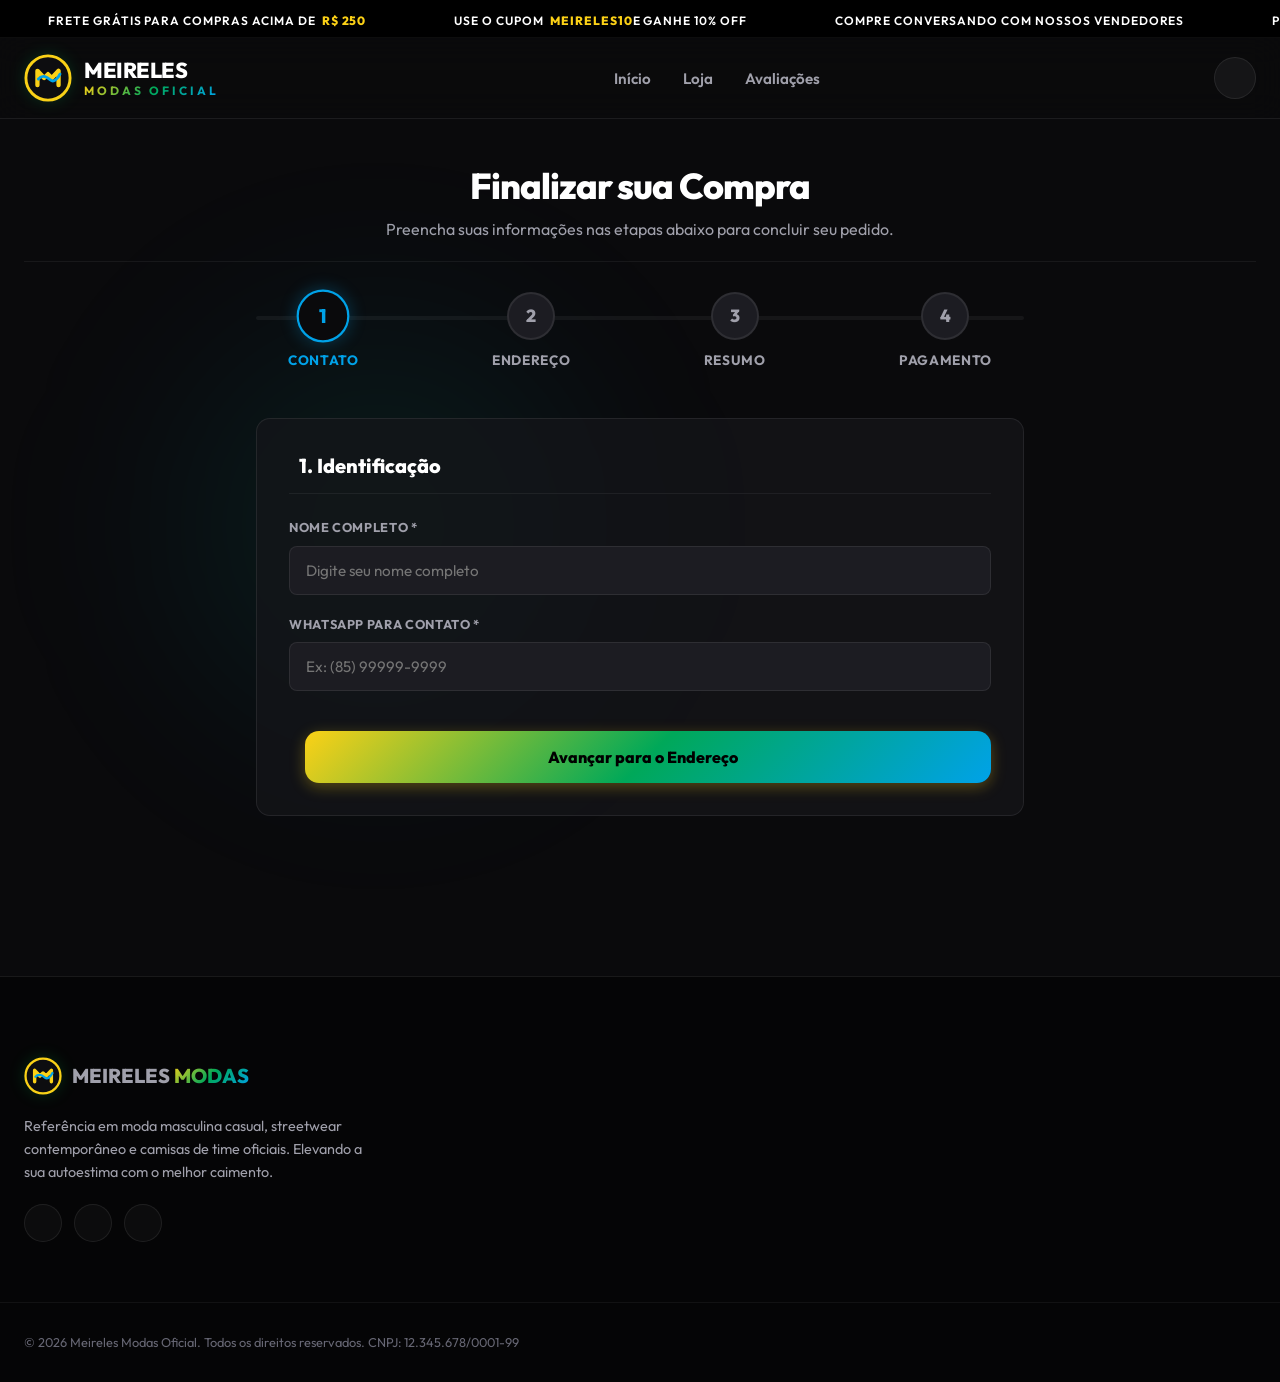
==== commit 018f74a3: "Terminei a responsividade" ====
--- a/checkout.html
+++ b/checkout.html
@@ -5,10 +5,72 @@
   <meta name="viewport" content="width=device-width, initial-scale=1.0">
   <title>Finalizar Compra | Meireles Modas</title>
   
-  <link href="https://cdn.jsdelivr.net/npm/remixicon@4.2.0/fonts/remixicon.css" rel="stylesheet">
+  <link href="https://cdn.jsdelivr.net/npm/remixicon@4.5.0/fonts/remixicon.css" rel="stylesheet">
   <link rel="stylesheet" href="index.css?v=2.0">
 </head>
 <body>
+
+  <!-- Preloader (Tela de Carregamento) -->
+  <div id="preloader" class="preloader">
+    <div class="preloader-content">
+      <svg class="preloader-logo" viewBox="0 0 100 100" fill="none" xmlns="http://www.w3.org/2000/svg">
+        <circle cx="50" cy="50" r="46" stroke="url(#preloader-border-grad)" stroke-width="6" fill="#0D0D10" />
+        <path d="M28 65V35L42 50L50 42L58 50L72 35V65" stroke="url(#preloader-m-grad)" stroke-width="9" stroke-linecap="round" stroke-linejoin="round" />
+        <path d="M30 52C40 42 48 48 55 54C62 60 70 52 75 42" stroke="#00A2E8" stroke-width="6" stroke-linecap="round" fill="none" />
+        <defs>
+          <linearGradient id="preloader-border-grad" x1="0" y1="0" x2="100" y2="100">
+            <stop offset="0%" stop-color="#FCD116" />
+            <stop offset="50%" stop-color="#00A859" />
+            <stop offset="100%" stop-color="#00A2E8" />
+          </linearGradient>
+          <linearGradient id="preloader-m-grad" x1="0" y1="0" x2="100" y2="100">
+            <stop offset="0%" stop-color="#FCD116" />
+            <stop offset="100%" stop-color="#00A859" />
+          </linearGradient>
+        </defs>
+      </svg>
+      <div class="preloader-title">Meireles Modas</div>
+      <div class="preloader-spinner-bar">
+        <div class="preloader-progress"></div>
+      </div>
+    </div>
+  </div>
+
+  <!-- ==========================================
+       MOBILE MENU DRAWER & OVERLAY
+       ========================================== -->
+  <div class="mobile-menu-overlay" id="mobile-menu-overlay"></div>
+  <div class="mobile-menu-drawer" id="mobile-menu-drawer">
+    <div class="drawer-header">
+      <div class="logo-container">
+        <span class="brand-title" style="font-weight: 800; font-size: 1.25rem; text-transform: uppercase;">Meireles <span style="background: var(--gradient-logo); -webkit-background-clip: text; -webkit-text-fill-color: transparent;">Modas</span></span>
+      </div>
+      <button id="btn-close-menu" class="btn-close-menu" aria-label="Fechar Menu">
+        <i class="ri-close-line"></i>
+      </button>
+    </div>
+    <div class="drawer-body">
+      <!-- Busca integrada no Mobile -->
+      <div class="mobile-search-box" onclick="window.location.href='loja.html'">
+        <i class="ri-search-line search-icon"></i>
+        <input type="text" placeholder="Buscar produtos..." readonly>
+      </div>
+      <!-- Links de Navegação -->
+      <ul class="mobile-nav-links">
+        <li><a href="index.html"><i class="ri-home-5-line"></i> Início</a></li>
+        <li><a href="loja.html"><i class="ri-shopping-bag-line"></i> Loja</a></li>
+        <li><a href="index.html#testimonials"><i class="ri-star-line"></i> Avaliações</a></li>
+      </ul>
+      <!-- Informações adicionais / Redes Sociais -->
+      <div class="mobile-menu-footer">
+        <p>Siga-nos nas redes sociais:</p>
+        <div class="social-links">
+          <a href="https://instagram.com" target="_blank" class="social-btn"><i class="ri-instagram-line"></i></a>
+          <a href="https://wa.me/5585999998888" target="_blank" class="social-btn"><i class="ri-whatsapp-line"></i></a>
+        </div>
+      </div>
+    </div>
+  </div>
 
   <!-- ==========================================
        ANNOUNCEMENT BAR & TICKER
@@ -64,13 +126,14 @@
 
       <!-- Ações do Header (Tema e Carrinho) -->
       <div class="nav-actions">
-        <button id="theme-toggle" class="nav-btn" aria-label="Alternar Tema Claro/Escuro">
-          <i class="ri-sun-line" id="theme-icon"></i>
-        </button>
-        
         <button id="cart-toggle" class="nav-btn" aria-label="Abrir Carrinho de Compras">
           <i class="ri-shopping-bag-line"></i>
           <span id="cart-badge-count" class="cart-count">0</span>
+        </button>
+
+        <!-- Botão Menu Hamburguer (Visível apenas no mobile) -->
+        <button id="mobile-menu-toggle" class="mobile-menu-toggle nav-btn" aria-label="Abrir Menu de Navegação">
+          <i class="ri-menu-line"></i>
         </button>
       </div>
     </div>
@@ -84,21 +147,40 @@
        ========================================== -->
   <main class="container" style="padding-top: 40px; padding-bottom: 80px;">
     
-    <div style="border-bottom:1px solid rgba(255,255,255,0.06); padding-bottom:20px; margin-bottom: 30px;">
+    <div style="border-bottom:1px solid rgba(255,255,255,0.06); padding-bottom:20px; margin-bottom: 30px; text-align: center;">
       <h1 style="font-size: 2.25rem; font-weight: 800; letter-spacing: -0.03em;"><i class="ri-wallet-3-line" style="color:var(--brand-blue);"></i> Finalizar sua Compra</h1>
-      <p style="color:var(--text-secondary); margin-top: 4px;">Preencha seus dados de entrega e selecione a melhor forma de pagamento abaixo.</p>
-    </div>
-
-    <div class="checkout-layout">
+      <p style="color:var(--text-secondary); margin-top: 4px;">Preencha suas informações nas etapas abaixo para concluir seu pedido.</p>
+    </div>
+
+    <div class="checkout-steps-container">
       
-      <!-- Lado Esquerdo: Formulário de Cadastro e Escolha de Pagamento -->
-      <section style="display:flex; flex-direction:column; gap:30px;">
+      <!-- Barra de Progresso Visual (Step Progress Wizard) -->
+      <div class="step-progress-bar">
+        <div class="step-progress-line" id="step-progress-line"></div>
+        <div class="step-node active" id="node-1" onclick="goToStep(1)">
+          <div class="step-number">1</div>
+          <div class="step-title">Contato</div>
+        </div>
+        <div class="step-node" id="node-2" onclick="goToStep(2)">
+          <div class="step-number">2</div>
+          <div class="step-title">Endereço</div>
+        </div>
+        <div class="step-node" id="node-3" onclick="goToStep(3)">
+          <div class="step-number">3</div>
+          <div class="step-title">Resumo</div>
+        </div>
+        <div class="step-node" id="node-4" onclick="goToStep(4)">
+          <div class="step-number">4</div>
+          <div class="step-title">Pagamento</div>
+        </div>
+      </div>
+
+      <form id="checkout-main-form">
         
-        <form id="checkout-main-form">
-          
-          <!-- Seção de Dados de Envio -->
-          <div class="checkout-box" style="margin-bottom:30px;">
-            <h2 class="checkout-box-title"><i class="ri-map-pin-user-line"></i> 1. Dados para Entrega</h2>
+        <!-- ETAPA 1: CONTATO -->
+        <div class="step-panel active" id="step-panel-1">
+          <div class="checkout-box">
+            <h2 class="checkout-box-title"><i class="ri-user-line"></i> 1. Identificação</h2>
             
             <div class="delivery-form">
               <div class="form-group">
@@ -109,7 +191,22 @@
                 <label class="form-label" for="ch-phone">WhatsApp para Contato *</label>
                 <input type="tel" id="ch-phone" required placeholder="Ex: (85) 99999-9999">
               </div>
-              <div class="form-group" style="display: grid; grid-template-columns: 2.5fr 1fr; gap: 16px;">
+            </div>
+
+            <div class="btn-navigation-row">
+              <div></div> <!-- Alinha botão avançar na direita -->
+              <button type="button" class="btn-next" onclick="nextStep()">Avançar para o Endereço <i class="ri-arrow-right-line"></i></button>
+            </div>
+          </div>
+        </div>
+
+        <!-- ETAPA 2: ENDEREÇO DE ENTREGA -->
+        <div class="step-panel" id="step-panel-2">
+          <div class="checkout-box">
+            <h2 class="checkout-box-title"><i class="ri-map-pin-line"></i> 2. Endereço de Entrega</h2>
+            
+            <div class="delivery-form">
+              <div class="form-group grid-rua-numero">
                 <div>
                   <label class="form-label" for="ch-rua">Rua/Avenida *</label>
                   <input type="text" id="ch-rua" required placeholder="Ex: Av. Beira Mar">
@@ -119,7 +216,7 @@
                   <input type="text" id="ch-numero" required placeholder="Nº">
                 </div>
               </div>
-              <div class="form-group" style="display: grid; grid-template-columns: 1.2fr 1fr; gap: 16px;">
+              <div class="form-group grid-bairro-cidade">
                 <div>
                   <label class="form-label" for="ch-bairro">Bairro *</label>
                   <input type="text" id="ch-bairro" required placeholder="Digite seu bairro">
@@ -134,16 +231,84 @@
                 <textarea id="ch-obs" rows="2" placeholder="Ex: Ponto de referência, observações de tamanho..."></textarea>
               </div>
             </div>
+
+            <div class="btn-navigation-row">
+              <button type="button" class="btn-prev" onclick="prevStep()"><i class="ri-arrow-left-line"></i> Voltar</button>
+              <button type="button" class="btn-next" onclick="nextStep()">Avançar <i class="ri-arrow-right-line"></i></button>
+            </div>
           </div>
-
-          <!-- Seção de Pagamento Interativo -->
+        </div>
+
+        <!-- ETAPA 3: RESUMO DA COMPRA & CUPOM -->
+        <div class="step-panel" id="step-panel-3">
+          <div class="checkout-box" style="margin-bottom:30px;">
+            <h2 class="checkout-box-title"><i class="ri-shopping-bag-3-line"></i> 3. Resumo da Compra</h2>
+            
+            <div class="summary-table-container">
+              <table class="summary-table">
+                <thead>
+                  <tr>
+                    <th colspan="2">Produto</th>
+                    <th>Tamanho</th>
+                    <th style="text-align: center;">Quantidade</th>
+                    <th style="text-align: right;">Total</th>
+                  </tr>
+                </thead>
+                <tbody id="checkout-summary-table-body">
+                  <!-- Inserido dinamicamente via JS -->
+                </tbody>
+              </table>
+            </div>
+
+            <!-- Cupom de Desconto -->
+            <div style="margin-top: 24px; border-top: 1px solid rgba(255,255,255,0.06); padding-top:24px;">
+              <h3 style="font-size:0.9rem; font-weight:700; text-transform:uppercase; color:var(--text-secondary); margin-bottom:12px;">Possui Cupom de Desconto?</h3>
+              <div class="coupon-box">
+                <input type="text" id="coupon-code-input" class="coupon-input" placeholder="Ex: MEIRELES10">
+                <button type="button" class="btn-apply-coupon" id="btn-apply-coupon-btn" onclick="handleApplyCoupon()">Aplicar</button>
+              </div>
+              <div id="coupon-status-msg" class="coupon-message"></div>
+            </div>
+
+            <!-- Tabela de Totais Gerais -->
+            <div style="border-top:1px solid rgba(255,255,255,0.06); padding-top:20px;">
+              <div style="display:flex; justify-content:space-between; margin-bottom:12px; font-size:0.95rem; color:var(--text-secondary);">
+                <span>Subtotal:</span>
+                <span id="checkout-subtotal">R$ 0,00</span>
+              </div>
+              <div style="display:flex; justify-content:space-between; margin-bottom:12px; font-size:0.95rem; color:var(--text-secondary); display: none;" id="checkout-discount-row">
+                <span>Desconto aplicado:</span>
+                <span id="checkout-discount" class="discount-row">- R$ 0,00</span>
+              </div>
+              <div style="display:flex; justify-content:space-between; margin-bottom:16px; font-size:0.95rem; color:var(--text-secondary);">
+                <span>Frete:</span>
+                <span id="checkout-shipping">R$ 15,00</span>
+              </div>
+              <div style="display:flex; justify-content:space-between; border-top:1px solid rgba(255,255,255,0.06); padding-top:16px; font-size:1.35rem; font-weight:800;">
+                <span>Total Geral:</span>
+                <span id="checkout-total" style="color:var(--brand-yellow);">R$ 0,00</span>
+              </div>
+            </div>
+
+            <div class="btn-navigation-row">
+              <button type="button" class="btn-prev" onclick="prevStep()"><i class="ri-arrow-left-line"></i> Voltar</button>
+              <button type="button" class="btn-next" onclick="nextStep()">Confirmar <i class="ri-arrow-right-line"></i></button>
+            </div>
+          </div>
+        </div>
+
+        <!-- ETAPA 4: FORMA DE PAGAMENTO -->
+        <div class="step-panel" id="step-panel-4">
           <div class="checkout-box">
-            <h2 class="checkout-box-title"><i class="ri-secure-payment-line"></i> 2. Forma de Pagamento</h2>
+            <h2 class="checkout-box-title"><i class="ri-secure-payment-line"></i> 4. Forma de Pagamento</h2>
             
             <!-- Abas do Seletor de Pagamento -->
             <div class="payment-tabs">
               <button type="button" class="payment-tab-btn active" data-method="pix">
-                <i class="ri-pix-fill"></i> PIX
+                <svg viewBox="0 0 135 135" width="20" height="20" fill="currentColor" style="margin-bottom: 4px;">
+                  <path d="M60.1 113.8c4.1 4.1 10.7 4.1 14.8 0L121 67.7c4.1-4.1 4.1-10.7 0-14.8L74.9 6.8c-4.1-4.1-10.7-4.1-14.8 0L14 52.9c-4.1 4.1-4.1 10.7 0 14.8l46.1 46.1zm17.9-93.5l45.4 45.4-45.4 45.4-45.4-45.4 45.4-45.4z" />
+                  <path d="M67.5 45.4c-12.2 0-22.1 9.9-22.1 22.1s9.9 22.1 22.1 22.1 22.1-9.9 22.1-22.1-9.9-22.1-22.1-22.1zm0 34.2c-6.7 0-12.1-5.4-12.1-12.1S60.8 55.4 67.5 55.4 79.6 60.8 79.6 67.5 74.2 79.6 67.5 79.6z" />
+                </svg> PIX
               </button>
               <button type="button" class="payment-tab-btn" data-method="card">
                 <i class="ri-bank-card-line"></i> Cartão
@@ -245,49 +410,21 @@
                 </p>
               </div>
             </div>
-
+            
+            <!-- Aviso de Segurança -->
+            <div style="display:flex; align-items:center; gap:10px; margin-top:30px; color:var(--text-muted); font-size:0.75rem;">
+              <i class="ri-lock-line" style="font-size:1.2rem; color:var(--brand-green); flex-shrink:0;"></i>
+              <span>Checkout 100% Seguro. Suas informações de cartão são simuladas em ambiente local de alta segurança e nunca salvas no servidor.</span>
+            </div>
+
+            <div class="btn-navigation-row">
+              <button type="button" class="btn-prev" onclick="prevStep()"><i class="ri-arrow-left-line"></i> Voltar</button>
+              <button type="submit" class="btn-next"><i class="ri-whatsapp-line"></i> Confirmar Pedido</button>
+            </div>
           </div>
-
-          <!-- Botão para Submissão do Form e Fechamento no WhatsApp -->
-          <button type="submit" class="btn-checkout" style="margin-top: 30px; width:100%; height:54px; font-size:1.05rem; cursor:pointer;" aria-label="Confirmar e Finalizar Pedido no WhatsApp">
-            <i class="ri-whatsapp-line"></i> Confirmar Pedido no WhatsApp
-          </button>
-
-        </form>
-
-      </section>
-
-      <!-- Lado Direito: Resumo de Produtos e Totais -->
-      <aside class="checkout-box" style="height: fit-content;">
-        <h2 class="checkout-box-title"><i class="ri-shopping-bag-3-line"></i> Resumo da Compra</h2>
-        
-        <!-- Itens do Carrinho de Checkout -->
-        <div id="checkout-summary-items" style="max-height: 380px; overflow-y: auto; margin-bottom: 24px; padding-right:6px;">
-          <!-- Injetado dinamicamente via script.js -->
-        </div>
-
-        <!-- Totais de Pagamento -->
-        <div style="border-top:1px solid rgba(255,255,255,0.06); padding-top:20px;">
-          <div style="display:flex; justify-content:space-between; margin-bottom:10px; font-size:0.95rem; color:var(--text-secondary);">
-            <span>Subtotal:</span>
-            <span id="checkout-subtotal">R$ 0,00</span>
-          </div>
-          <div style="display:flex; justify-content:space-between; margin-bottom:14px; font-size:0.95rem; color:var(--text-secondary);">
-            <span>Frete:</span>
-            <span id="checkout-shipping">R$ 15,00</span>
-          </div>
-          <div style="display:flex; justify-content:space-between; border-top:1px solid rgba(255,255,255,0.06); padding-top:14px; font-size:1.35rem; font-weight:800;">
-            <span>Total Geral:</span>
-            <span id="checkout-total" style="color:var(--brand-yellow);">R$ 0,00</span>
-          </div>
-        </div>
-
-        <!-- Aviso de Segurança -->
-        <div style="display:flex; align-items:center; gap:10px; margin-top:30px; color:var(--text-muted); font-size:0.75rem;">
-          <i class="ri-lock-line" style="font-size:1.2rem; color:var(--brand-green);"></i>
-          <span>Checkout 100% Seguro. Suas informações de cartão são simuladas em ambiente local de alta segurança e nunca salvas no servidor.</span>
-        </div>
-      </aside>
+        </div>
+
+      </form>
 
     </div>
 
@@ -327,43 +464,6 @@
           <a href="#" class="social-btn" aria-label="Curta no Facebook"><i class="ri-facebook-circle-line"></i></a>
         </div>
       </div>
-
-      <div>
-        <h3 class="footer-col-title">Categorias</h3>
-        <ul class="footer-links">
-          <li><a href="loja.html?cat=times">Camisas de Time</a></li>
-          <li><a href="loja.html?cat=streetwear">Streetwear</a></li>
-          <li><a href="loja.html?cat=moda">Moda Casual</a></li>
-          <li><a href="loja.html">Novos Lançamentos</a></li>
-        </ul>
-      </div>
-
-      <div>
-        <h3 class="footer-col-title">Institucional</h3>
-        <ul class="footer-links">
-          <li><a href="index.html#testimonials">Avaliações de Clientes</a></li>
-          <li><a href="#">Política de Trocas</a></li>
-          <li><a href="#">Termos de Uso</a></li>
-        </ul>
-      </div>
-
-      <div>
-        <h3 class="footer-col-title">Atendimento</h3>
-        <div class="footer-contact-info">
-          <div class="contact-info-item">
-            <i class="ri-map-pin-2-line"></i>
-            <p>Av. Principal Varejista, 1200 - Centro, Fortaleza - CE</p>
-          </div>
-          <div class="contact-info-item">
-            <i class="ri-whatsapp-line"></i>
-            <p>(85) 99999-8888<br><span style="font-size: 0.75rem; color: var(--text-muted);">Seg a Sáb - 9h às 19h</span></p>
-          </div>
-          <div class="contact-info-item">
-            <i class="ri-mail-line"></i>
-            <p>contato@meirelesmodas.com.br</p>
-          </div>
-        </div>
-      </div>
     </div>
 
     <div class="container footer-bottom">
@@ -392,7 +492,7 @@
         <i class="ri-shopping-bag-3-line cart-empty-icon"></i>
         <h4 style="font-size: 1.15rem; font-weight: 700; color: var(--text-primary);">Seu carrinho está vazio</h4>
         <p style="font-size: 0.85rem; max-width: 250px;">Adicione produtos de nosso catálogo e garanta frete grátis!</p>
-        <button class="btn-secondary" onclick="closeCart()" style="margin-top: 10px; width: 100%;">Continuar Navegando</button>
+        <button class="btn-secondary" onclick="closeCart()" style="margin-top: 12px; width: auto; max-width: max-content;">Continuar Navegando</button>
       </div>
 
       <div class="cart-items-list" id="cart-items-list">
--- a/index.css
+++ b/index.css
@@ -53,7 +53,7 @@
   --bg-input: #FFFFFF;
   --text-primary: #0F0F12;
   --text-secondary: #52525B;
-  --text-muted: #8E8E93;
+  --text-muted: #6F6F76;
   --bg-header: rgba(255, 255, 255, 0.8);
   --bg-drawer: #FFFFFF;
   --bg-modal: #FFFFFF;
@@ -90,6 +90,7 @@
   line-height: 1.5;
   overflow-x: hidden !important;
   width: 100% !important;
+  position: relative;
 }
 
 /* Custom Scrollbar */
@@ -383,6 +384,157 @@
   display: none;
 }
 
+/* Mobile Menu Drawer & Overlay */
+.mobile-menu-overlay {
+  position: fixed;
+  top: 0;
+  left: 0;
+  width: 100%;
+  height: 100%;
+  background: rgba(0, 0, 0, 0.7);
+  backdrop-filter: blur(8px);
+  -webkit-backdrop-filter: blur(8px);
+  z-index: 150;
+  opacity: 0;
+  pointer-events: none;
+  transition: var(--transition-normal);
+  visibility: hidden;
+}
+
+.mobile-menu-overlay.open {
+  opacity: 1;
+  pointer-events: auto;
+  visibility: visible;
+}
+
+.mobile-menu-drawer {
+  position: fixed;
+  top: 0;
+  left: -320px;
+  width: 320px;
+  height: 100%;
+  background: var(--bg-drawer);
+  border-right: var(--border-glow);
+  z-index: 160;
+  box-shadow: var(--shadow-lg);
+  display: flex;
+  flex-direction: column;
+  transition: left 0.4s cubic-bezier(0.16, 1, 0.3, 1), visibility 0.4s;
+  visibility: hidden;
+}
+
+.mobile-menu-drawer.open {
+  left: 0;
+  visibility: visible;
+}
+
+.mobile-menu-drawer .drawer-header {
+  padding: 20px 24px;
+  border-bottom: 1px solid rgba(255, 255, 255, 0.06);
+  display: flex;
+  justify-content: space-between;
+  align-items: center;
+}
+
+.btn-close-menu {
+  width: 36px;
+  height: 36px;
+  background: rgba(255, 255, 255, 0.05);
+  border-radius: 50%;
+  display: flex;
+  align-items: center;
+  justify-content: center;
+  color: var(--text-secondary);
+  border: var(--border-glow);
+}
+
+.btn-close-menu:hover {
+  background: rgba(255, 255, 255, 0.1);
+  color: var(--text-primary);
+}
+
+.mobile-menu-drawer .drawer-body {
+  flex-grow: 1;
+  padding: 24px;
+  display: flex;
+  flex-direction: column;
+  gap: 30px;
+}
+
+.mobile-search-box {
+  position: relative;
+  display: flex;
+  align-items: center;
+  cursor: pointer;
+}
+
+.mobile-search-box i {
+  position: absolute;
+  left: 14px;
+  color: var(--text-muted);
+  font-size: 1rem;
+}
+
+.mobile-search-box input {
+  width: 100%;
+  padding: 12px 16px 12px 42px;
+  font-size: 0.9rem;
+  background: rgba(255, 255, 255, 0.05);
+  border-radius: var(--radius-md);
+  border: var(--border-glow);
+  cursor: pointer;
+  outline: none;
+}
+
+.mobile-nav-links {
+  list-style: none;
+  display: flex;
+  flex-direction: column;
+  gap: 12px;
+}
+
+.mobile-nav-links a {
+  display: flex;
+  align-items: center;
+  gap: 12px;
+  font-size: 1.1rem;
+  font-weight: 700;
+  color: var(--text-secondary);
+  padding: 12px 16px;
+  border-radius: var(--radius-sm);
+  transition: var(--transition-fast);
+}
+
+.mobile-nav-links a i {
+  font-size: 1.25rem;
+  color: var(--text-muted);
+  transition: var(--transition-fast);
+}
+
+.mobile-nav-links a:hover,
+.mobile-nav-links a.active {
+  color: var(--text-primary);
+  background: rgba(255, 255, 255, 0.05);
+}
+
+.mobile-nav-links a.active i,
+.mobile-nav-links a:hover i {
+  color: var(--brand-blue);
+}
+
+.mobile-menu-footer {
+  margin-top: auto;
+  padding-top: 20px;
+  border-top: 1px solid rgba(255, 255, 255, 0.06);
+}
+
+.mobile-menu-footer p {
+  font-size: 0.8rem;
+  color: var(--text-muted);
+  margin-bottom: 12px;
+}
+
+
 /* ==========================================
    HERO BANNER SECTION
    ========================================== */
@@ -474,8 +626,8 @@
   background: var(--gradient-logo);
   color: #000000;
   font-weight: 700;
-  font-size: 0.95rem;
-  padding: 16px 32px;
+  font-size: 0.9rem;
+  padding: 12px 24px;
   border-radius: var(--radius-md);
   box-shadow: 0 4px 15px rgba(252, 209, 22, 0.3);
   display: inline-flex;
@@ -494,8 +646,8 @@
   color: var(--text-primary);
   border: var(--border-glow);
   font-weight: 600;
-  font-size: 0.95rem;
-  padding: 16px 32px;
+  font-size: 0.9rem;
+  padding: 12px 24px;
   border-radius: var(--radius-md);
   display: inline-flex;
   align-items: center;
@@ -1188,6 +1340,18 @@
   gap: 14px;
 }
 
+.grid-rua-numero {
+  display: grid;
+  grid-template-columns: 2.5fr 1fr;
+  gap: 16px;
+}
+
+.grid-bairro-cidade {
+  display: grid;
+  grid-template-columns: 1.2fr 1fr;
+  gap: 16px;
+}
+
 .form-group {
   display: flex;
   flex-direction: column;
@@ -1405,6 +1569,7 @@
 
 .size-selector {
   display: flex;
+  flex-wrap: wrap;
   gap: 10px;
   margin-bottom: 30px;
 }
@@ -1703,6 +1868,92 @@
   color: var(--text-secondary);
 }
 
+/* Preloader Screen */
+.preloader {
+  position: fixed;
+  top: 0;
+  left: 0;
+  width: 100%;
+  height: 100%;
+  background-color: #0A0A0C;
+  z-index: 99999;
+  display: flex;
+  align-items: center;
+  justify-content: center;
+  transition: opacity 0.6s ease, visibility 0.6s ease;
+  opacity: 1;
+  visibility: visible;
+}
+
+.preloader.fade-out {
+  opacity: 0;
+  visibility: hidden;
+  pointer-events: none;
+}
+
+.preloader-content {
+  display: flex;
+  flex-direction: column;
+  align-items: center;
+  gap: 20px;
+  text-align: center;
+}
+
+.preloader-logo {
+  width: 80px;
+  height: 80px;
+  animation: pulse-logo 1.5s ease-in-out infinite;
+  filter: drop-shadow(0 0 15px rgba(0, 162, 232, 0.25));
+}
+
+.preloader-title {
+  font-family: 'Outfit', sans-serif;
+  font-size: 1.5rem;
+  font-weight: 800;
+  text-transform: uppercase;
+  letter-spacing: 0.1em;
+  background: var(--gradient-logo);
+  -webkit-background-clip: text;
+  -webkit-text-fill-color: transparent;
+  animation: fade-pulse 1.5s ease-in-out infinite;
+}
+
+.preloader-spinner-bar {
+  width: 120px;
+  height: 3px;
+  background: rgba(255, 255, 255, 0.05);
+  border-radius: var(--radius-full);
+  overflow: hidden;
+  position: relative;
+}
+
+.preloader-progress {
+  position: absolute;
+  top: 0;
+  left: 0;
+  height: 100%;
+  width: 50%;
+  background: var(--gradient-logo);
+  border-radius: var(--radius-full);
+  animation: preloader-loading 1.2s cubic-bezier(0.4, 0, 0.2, 1) infinite;
+}
+
+@keyframes pulse-logo {
+  0%, 100% { transform: scale(1); filter: drop-shadow(0 0 15px rgba(0, 162, 232, 0.25)); }
+  50% { transform: scale(1.08); filter: drop-shadow(0 0 25px rgba(0, 162, 232, 0.5)); }
+}
+
+@keyframes fade-pulse {
+  0%, 100% { opacity: 0.8; }
+  50% { opacity: 1; }
+}
+
+@keyframes preloader-loading {
+  0% { left: -50%; width: 30%; }
+  50% { width: 40%; }
+  100% { left: 110%; width: 20%; }
+}
+
 /* ==========================================
    RESPONSIVE DESIGN ADAPTATIONS
    ========================================== */
@@ -1723,8 +1974,39 @@
 }
 
 @media (max-width: 768px) {
+  .container {
+    padding: 0 16px !important;
+  }
+  main.container {
+    padding-top: 70px !important;
+  }
   .navbar {
-    height: 70px;
+    height: 64px !important;
+  }
+  .mobile-menu-toggle {
+    display: flex !important;
+  }
+  .logo-icon {
+    width: 38px !important;
+    height: 38px !important;
+  }
+  .logo-text {
+    font-size: 1.15rem !important;
+    gap: 0 !important;
+  }
+  .logo-text span.brand-accent {
+    font-size: 0.65rem !important;
+    letter-spacing: 0.15em !important;
+  }
+  .nav-actions {
+    gap: 12px !important;
+  }
+  .nav-btn {
+    width: 36px !important;
+    height: 36px !important;
+  }
+  .glow-bg {
+    display: none !important;
   }
   .nav-links {
     display: none; /* In a real setting, toggle active mobile drawer */
@@ -1762,12 +2044,13 @@
   }
   .hero-buttons {
     justify-content: center !important;
+    align-items: center !important;
     width: 100% !important;
   }
   .hero-buttons .btn-primary {
-    padding: 10px 24px !important;
-    font-size: 0.85rem !important;
-    max-width: 220px !important;
+    padding: 10px 20px !important;
+    font-size: 0.82rem !important;
+    max-width: 180px !important;
     width: auto !important;
   }
   .benefits-bar {
@@ -1794,9 +2077,20 @@
     flex-shrink: 0 !important;
     width: 250px !important;
   }
+  .filter-tabs {
+    display: grid !important;
+    grid-template-columns: repeat(2, 1fr) !important;
+    gap: 8px !important;
+    width: 100% !important;
+    overflow-x: visible !important;
+    padding-bottom: 0 !important;
+  }
   .filter-btn {
-    padding: 8px 18px !important;
-    font-size: 0.8rem !important;
+    padding: 10px 12px !important;
+    font-size: 0.85rem !important;
+    width: 100% !important;
+    text-align: center !important;
+    box-sizing: border-box !important;
   }
 }
 
@@ -1813,14 +2107,7 @@
   .hero-desc {
     font-size: 0.95rem;
   }
-  .hero-buttons {
-    flex-direction: column;
-    gap: 10px;
-  }
-  .hero-buttons button {
-    width: 100%;
-    justify-content: center;
-  }
+
   .products-grid {
     grid-template-columns: repeat(2, 1fr) !important;
     gap: 16px !important;
@@ -1834,22 +2121,27 @@
     font-size: 0.6rem !important;
     padding: 2px 6px !important;
   }
-  .product-info {
+  .product-details {
     padding: 12px !important;
   }
   .product-title {
-    font-size: 0.8rem !important;
+    font-size: 0.85rem !important;
     margin-bottom: 4px !important;
   }
-  .product-price {
+  .price-current {
     font-size: 0.95rem !important;
   }
-  .product-old-price {
+  .price-old {
     font-size: 0.75rem !important;
   }
   .btn-add-fast {
-    padding: 6px 10px !important;
-    font-size: 0.7rem !important;
+    width: 32px !important;
+    height: 32px !important;
+    font-size: 0.85rem !important;
+    display: flex !important;
+    align-items: center !important;
+    justify-content: center !important;
+    padding: 0 !important;
   }
   .btn-quick-view {
     display: none !important;
@@ -2328,6 +2620,13 @@
   box-shadow: var(--shadow-sm);
 }
 
+.pix-qr-mock img {
+  width: 100%;
+  height: 100%;
+  object-fit: contain;
+  display: block;
+}
+
 .pix-key-box {
   display: flex;
   width: 100%;
@@ -2578,4 +2877,368 @@
   .cart-empty-msg p {
     font-size: 0.8rem !important;
   }
-}+}
+
+/* ==========================================
+   MULTI-STEP CHECKOUT STYLES
+   ========================================== */
+.checkout-steps-container {
+  max-width: 800px;
+  margin: 0 auto 80px auto;
+  padding: 0 16px;
+  display: flex;
+  flex-direction: column;
+}
+
+/* Delivery and Address Form Styles */
+.delivery-form {
+  display: flex;
+  flex-direction: column;
+  gap: 20px;
+  margin-top: 10px;
+}
+
+.form-group {
+  display: flex;
+  flex-direction: column;
+  gap: 8px;
+}
+
+.form-label {
+  font-size: 0.8rem;
+  font-weight: 700;
+  text-transform: uppercase;
+  color: var(--text-secondary);
+  letter-spacing: 0.05em;
+}
+
+.delivery-form input,
+.delivery-form textarea {
+  width: 100% !important;
+  box-sizing: border-box;
+  background: var(--bg-input);
+  border: var(--border-glow);
+  color: var(--text-primary);
+  border-radius: var(--radius-sm);
+  padding: 14px 16px;
+  font-size: 0.95rem;
+  transition: var(--transition-fast);
+  outline: none;
+}
+
+.delivery-form input:focus,
+.delivery-form textarea:focus {
+  border-color: var(--brand-blue) !important;
+  box-shadow: 0 0 10px rgba(0, 162, 232, 0.2);
+}
+
+.grid-rua-numero {
+  display: grid;
+  grid-template-columns: 3.5fr 1fr;
+  gap: 16px;
+}
+
+.grid-bairro-cidade {
+  display: grid;
+  grid-template-columns: 1fr 1fr;
+  gap: 16px;
+}
+
+@media (max-width: 576px) {
+  .grid-rua-numero, .grid-bairro-cidade {
+    grid-template-columns: 1fr !important;
+    gap: 12px !important;
+  }
+}
+
+/* Progress Indicator Bar */
+.step-progress-bar {
+  display: flex;
+  justify-content: space-between;
+  align-items: center;
+  position: relative;
+  margin-bottom: 48px;
+  padding: 0 32px;
+}
+
+.step-progress-bar::before {
+  content: '';
+  position: absolute;
+  top: 24px;
+  left: 0;
+  right: 0;
+  height: 4px;
+  background: rgba(255, 255, 255, 0.05);
+  border-radius: var(--radius-full);
+  z-index: 1;
+}
+
+.step-progress-line {
+  position: absolute;
+  top: 24px;
+  left: 0;
+  height: 4px;
+  background: var(--gradient-logo);
+  border-radius: var(--radius-full);
+  z-index: 2;
+  width: 0%;
+  transition: width 0.4s cubic-bezier(0.4, 0, 0.2, 1);
+}
+
+.step-node {
+  position: relative;
+  z-index: 3;
+  display: flex;
+  flex-direction: column;
+  align-items: center;
+  gap: 10px;
+  cursor: pointer;
+}
+
+.step-number {
+  width: 48px;
+  height: 48px;
+  border-radius: 50%;
+  background: #1C1C22;
+  border: 2px solid rgba(255, 255, 255, 0.08);
+  display: flex;
+  align-items: center;
+  justify-content: center;
+  font-weight: 800;
+  font-size: 1.1rem;
+  color: var(--text-secondary);
+  transition: var(--transition-normal);
+}
+
+.step-title {
+  font-size: 0.85rem;
+  font-weight: 700;
+  text-transform: uppercase;
+  letter-spacing: 0.05em;
+  color: var(--text-secondary);
+  transition: var(--transition-normal);
+}
+
+/* Active Step Node Styles */
+.step-node.active .step-number {
+  background: var(--bg-dark);
+  border-color: var(--brand-blue);
+  color: var(--brand-blue);
+  box-shadow: var(--shadow-neon-blue);
+  transform: scale(1.1);
+}
+
+.step-node.active .step-title {
+  color: var(--brand-blue);
+}
+
+/* Completed Step Node Styles */
+.step-node.completed .step-number {
+  background: var(--brand-green);
+  border-color: var(--brand-green);
+  color: #000000;
+  box-shadow: 0 0 15px rgba(0, 168, 89, 0.25);
+}
+
+.step-node.completed .step-title {
+  color: var(--brand-green);
+}
+
+/* Panels */
+.step-panel {
+  display: none;
+  animation: step-fade-in 0.4s cubic-bezier(0.4, 0, 0.2, 1) forwards;
+}
+
+.step-panel.active {
+  display: block;
+}
+
+@keyframes step-fade-in {
+  from { opacity: 0; transform: translateY(10px); }
+  to { opacity: 1; transform: translateY(0); }
+}
+
+/* Navigation Buttons Row */
+.btn-navigation-row {
+  display: flex;
+  justify-content: space-between;
+  align-items: center;
+  margin-top: 40px;
+  gap: 16px;
+}
+
+.btn-navigation-row .btn-next {
+  flex-grow: 1;
+  background: var(--gradient-logo);
+  color: #000000;
+  font-weight: 800;
+  font-size: 1rem;
+  padding: 16px 24px;
+  border-radius: var(--radius-md);
+  display: flex;
+  align-items: center;
+  justify-content: center;
+  gap: 10px;
+  box-shadow: 0 4px 15px rgba(252, 209, 22, 0.3);
+}
+
+.btn-navigation-row .btn-next:hover {
+  color: #FFFFFF;
+  box-shadow: 0 6px 20px rgba(0, 162, 232, 0.4);
+}
+
+.btn-navigation-row .btn-prev {
+  background: rgba(255, 255, 255, 0.05);
+  color: var(--text-primary);
+  border: var(--border-glow);
+  font-weight: 700;
+  font-size: 1rem;
+  padding: 16px 24px;
+  border-radius: var(--radius-md);
+  display: flex;
+  align-items: center;
+  justify-content: center;
+  gap: 10px;
+}
+
+.btn-navigation-row .btn-prev:hover {
+  background: rgba(255, 255, 255, 0.1);
+}
+
+/* Coupon Input UI */
+.coupon-box {
+  display: flex;
+  gap: 12px;
+  margin-bottom: 20px;
+  width: 100%;
+}
+
+.coupon-input {
+  flex-grow: 1;
+  text-transform: uppercase;
+  font-weight: 700;
+  letter-spacing: 0.05em;
+}
+
+.btn-apply-coupon {
+  background: rgba(255, 255, 255, 0.05);
+  color: var(--text-primary);
+  border: var(--border-glow);
+  font-weight: 700;
+  padding: 12px 20px;
+  border-radius: var(--radius-sm);
+  cursor: pointer;
+}
+
+.btn-apply-coupon:hover {
+  background: var(--brand-blue);
+  color: #FFFFFF;
+  border-color: var(--brand-blue);
+}
+
+.coupon-message {
+  font-size: 0.85rem;
+  font-weight: 600;
+  margin-top: -12px;
+  margin-bottom: 20px;
+  display: none;
+}
+
+.coupon-message.success {
+  display: block;
+  color: var(--brand-green);
+}
+
+.coupon-message.error {
+  display: block;
+  color: #ff4a4a;
+}
+
+.discount-row {
+  color: var(--brand-green) !important;
+  font-weight: 700 !important;
+}
+
+/* Steps Layout and Table customization */
+.summary-table-container {
+  overflow-x: auto;
+  margin-bottom: 30px;
+  border: var(--border-glow);
+  border-radius: var(--radius-md);
+  background: rgba(255, 255, 255, 0.01);
+}
+
+.summary-table {
+  width: 100%;
+  border-collapse: collapse;
+  text-align: left;
+  font-size: 0.95rem;
+}
+
+.summary-table th, .summary-table td {
+  padding: 16px 20px;
+  border-bottom: 1px solid rgba(255, 255, 255, 0.04);
+}
+
+.summary-table th {
+  background: rgba(255, 255, 255, 0.02);
+  font-weight: 700;
+  color: var(--text-secondary);
+}
+
+.summary-table tr:last-child td {
+  border-bottom: none;
+}
+
+.summary-item-img {
+  width: 50px;
+  height: 60px;
+  border-radius: var(--radius-sm);
+  object-fit: cover;
+  background: #1C1C22;
+}
+
+@media (max-width: 576px) {
+  .step-progress-bar {
+    padding: 0 8px;
+    margin-bottom: 32px;
+  }
+  
+  .step-number {
+    width: 38px;
+    height: 38px;
+    font-size: 0.95rem;
+  }
+  
+  .step-title {
+    font-size: 0.7rem;
+  }
+  
+  .step-progress-bar::before, .step-progress-line {
+    top: 19px;
+  }
+  
+  .summary-table th, .summary-table td {
+    padding: 12px 10px;
+    font-size: 0.85rem;
+  }
+}
+
+@media (min-width: 576px) {
+  #step-panel-3 .checkout-box {
+    max-width: 818px;
+    width: calc(100% + 18px);
+    margin-left: -4px;
+  }
+}
+
+@media (max-width: 576px) {
+  .checkout-box {
+    padding: 24px 16px;
+  }
+  #step-panel-3 .checkout-box {
+    width: calc(100% + 8px);
+    margin-left: -4px;
+  }
+}
